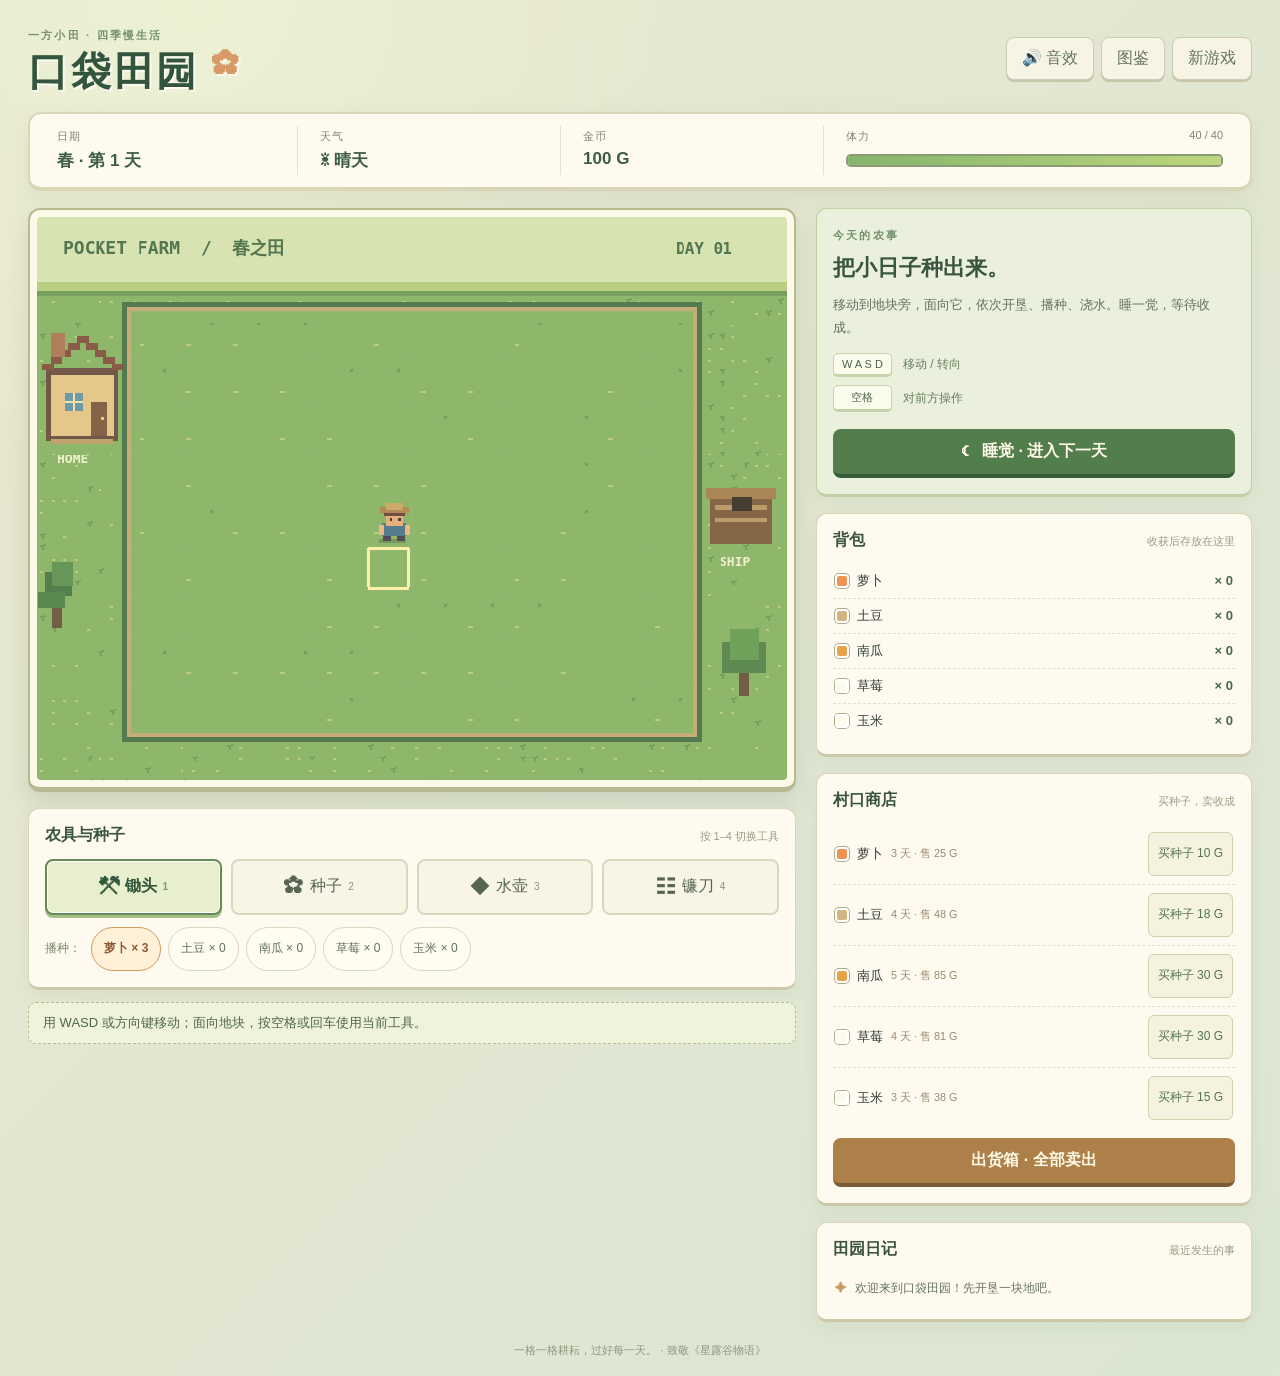
==== index.html @ db4fefdf "polish v2 verified: 17 tests + UI harness pass, standalone built" ====
<!doctype html>
<html lang="zh-CN">
<head>
  <meta charset="utf-8">
  <meta name="viewport" content="width=device-width, initial-scale=1">
  <title>口袋田园</title>
  <link rel="stylesheet" href="style.css">
</head>
<body>
  <div class="page">
    <header class="masthead">
      <div><span class="eyebrow">一方小田 · 四季慢生活</span><h1>口袋田园 <span>✿</span></h1></div>
      <div class="header-actions"><button id="mute" class="quiet-button" type="button" aria-pressed="false">🔊 音效</button><button id="codex" class="quiet-button" type="button">图鉴</button><button id="new-game" class="quiet-button" type="button">新游戏</button></div>
    </header>
    <section class="status-bar" aria-label="农场状态">
      <div class="status-item"><span>日期</span><strong id="date"></strong></div>
      <div class="status-item"><span>天气</span><strong id="weather"></strong></div>
      <div class="status-item"><span>金币</span><strong id="gold"></strong></div>
      <div class="status-item energy-item"><span>体力 <b id="energy-text"></b></span><div class="energy-track"><div id="energy-fill"></div></div></div>
    </section>
    <main class="main-grid">
      <section class="play-area" aria-label="农场">
        <div class="scene-frame"><canvas id="farm" width="768" height="576" aria-label="口袋田园农场画面"></canvas></div>
        <div class="touch-controls" aria-label="手机操作"><div class="dpad"><button type="button" data-direction="up" aria-label="上移">▲</button><button type="button" data-direction="left" aria-label="左移">◀</button><button type="button" data-direction="down" aria-label="下移">▼</button><button type="button" data-direction="right" aria-label="右移">▶</button></div><button id="touch-use" class="touch-use" type="button">使用</button></div>
        <div class="tool-panel">
          <div class="panel-heading"><h2>农具与种子</h2><span>按 1–4 切换工具</span></div>
          <div id="tools" class="tools"></div>
          <div id="crop-options" class="crop-options"></div>
        </div>
        <p id="hint" class="hint" role="status"></p>
      </section>
      <aside class="sidebar">
        <section class="side-card intro-card">
          <span class="eyebrow">今天的农事</span>
          <h2>把小日子种出来。</h2>
          <p>移动到地块旁，面向它，依次开垦、播种、浇水。睡一觉，等待收成。</p>
          <div class="key-help"><kbd>W A S D</kbd><span>移动 / 转向</span><kbd>空格</kbd><span>对前方操作</span></div>
          <button id="sleep" class="primary-button" type="button">☾ &nbsp; 睡觉 · 进入下一天</button>
        </section>
        <section class="side-card">
          <div class="panel-heading"><h2>背包</h2><span>收获后存放在这里</span></div>
          <div id="bag" class="bag-list"></div>
        </section>
        <section class="side-card shop-card">
          <div class="panel-heading"><h2>村口商店</h2><span>买种子，卖收成</span></div>
          <div id="shop" class="shop-list"></div>
          <button id="sell-all" class="sell-button" type="button">出货箱 · 全部卖出</button>
        </section>
        <section class="side-card log-card">
          <div class="panel-heading"><h2>田园日记</h2><span>最近发生的事</span></div>
          <ul id="log" aria-live="polite"></ul>
        </section>
      </aside>
    </main>
    <footer>一格一格耕耘，过好每一天。 · 致敬《星露谷物语》</footer>
  </div>
  <div id="codex-panel" class="modal" hidden><div class="modal-card" role="dialog" aria-modal="true" aria-label="作物图鉴"><div class="panel-heading"><h2>作物图鉴</h2><button id="close-codex" class="quiet-button" type="button">关闭</button></div><p>按每 G 种子投入的出售价排序</p><div id="codex-list"></div></div></div>
  <script src="farm-logic.js"></script>
  <script src="game.js"></script>
</body>
</html>
---- style.css ----
:root{--cream:#f8f1df;--paper:#fffaf0;--ink:#334139;--muted:#7d8777;--line:#d8d6b9;--green:#537b4c;--green-dark:#315a40;--gold:#aa7436;--shadow:#d6cbaa}
*{box-sizing:border-box}
body{margin:0;background:radial-gradient(circle at 15% 0%,#ecf1d4,transparent 30%),linear-gradient(135deg,#e9e7cf,#dbe6d3);color:var(--ink);font-family:Verdana,"Microsoft YaHei",sans-serif}
button{font:inherit;cursor:pointer}
.page{max-width:1390px;margin:auto;padding:25px 28px 16px}
.masthead{display:flex;align-items:center;justify-content:space-between;gap:10px;margin-bottom:20px}.header-actions{display:flex;gap:7px;flex-wrap:wrap;justify-content:flex-end}
.eyebrow{color:#73906c;font-size:11px;font-weight:bold;letter-spacing:.2em}
h1{font-family:Georgia,"Microsoft YaHei",serif;font-size:40px;line-height:1;margin:9px 0 0;color:#31553d;letter-spacing:.07em;text-shadow:2px 2px 0 #fdfbf1}
h1 span{color:#d79a67;font-size:27px;vertical-align:top}
h2{font-size:16px;margin:0;color:#3a5540}
.quiet-button{background:#f8f4e5;border:1px solid #c9ccb3;color:#65765e;border-radius:8px;padding:10px 15px;box-shadow:0 2px 0 #c7c6aa}
.quiet-button:hover,.shop-list button:hover{background:#e8eed8}
.status-bar{display:grid;grid-template-columns:1fr 1fr 1fr 1.6fr;gap:0;background:var(--paper);border:2px solid #d9d5b7;border-bottom-width:4px;border-radius:13px;padding:12px 5px;margin-bottom:17px;box-shadow:0 7px 22px #65785d18}
.status-item{padding:3px 22px;border-right:1px solid #e5e1ca;display:flex;flex-direction:column;gap:5px;min-height:42px}.status-item:last-child{border:0}
.status-item span{color:var(--muted);font-size:11px;letter-spacing:.08em}.status-item strong{font-size:17px;color:#3c5d43}.energy-item span{display:flex;justify-content:space-between}.energy-item b{font-weight:normal;letter-spacing:0}
.energy-track{height:13px;border:2px solid #8a9b75;background:#e4e8d5;border-radius:5px;overflow:hidden;margin-top:5px}.energy-track div{height:100%;width:100%;background:linear-gradient(90deg,#85b56c,#bdd67d);transition:width .2s}
.main-grid{display:grid;grid-template-columns:minmax(0,768px) minmax(275px,1fr);gap:20px;align-items:start}
.scene-frame{padding:7px;background:#fdf9e8;border:2px solid #b6ba91;border-bottom-width:5px;border-radius:12px;box-shadow:0 10px 25px #41554124;line-height:0;touch-action:none}.scene-frame canvas{display:block;width:100%;height:auto;image-rendering:pixelated;border-radius:4px;touch-action:none}
.tool-panel,.side-card{background:var(--paper);border:1px solid #d9d7bb;border-bottom:3px solid #cbc9aa;border-radius:11px;padding:16px;margin-top:16px;box-shadow:0 5px 17px #59705111}
.panel-heading{display:flex;justify-content:space-between;align-items:baseline;gap:9px;margin-bottom:13px}.panel-heading span{color:#9b9d84;font-size:11px;white-space:nowrap}
.tools{display:grid;grid-template-columns:repeat(4,1fr);gap:9px}.tool{border:2px solid #d8d8bf;border-radius:8px;background:#f8f5e7;padding:9px 5px;color:#566452;display:flex;align-items:center;justify-content:center;gap:6px;min-height:56px}.tool.active{background:#e8efcf;border-color:#678b56;box-shadow:inset 0 0 0 1px #fff,0 3px 0 #a6be88;color:#31583b;font-weight:bold}.tool-icon{font-size:20px}.tool small{font-size:10px;color:#8a9578}
.crop-options{display:flex;flex-wrap:wrap;align-items:center;gap:7px;margin-top:12px}.crop-options>span{font-size:12px;color:#76866d;margin-right:3px}.crop-choice{border:1px solid #d8d7bd;background:#fffdf2;border-radius:30px;color:#61725c;padding:9px 12px;min-height:44px;font-size:12px}.crop-choice.active{border-color:#d09b5e;background:#fff0d8;color:#8b5a32;font-weight:bold}
.hint{min-height:42px;background:#eff3dc;border:1px dashed #afbd8c;border-radius:8px;padding:11px 14px;font-size:13px;color:#506548;margin:12px 0 0}.hint.error{background:#fff0e3;color:#a66339;border-color:#d5a27a}
.sidebar .side-card:first-child{margin-top:0}.intro-card{background:#eaf0dc;border-color:#c1d0a6}.intro-card h2{font-family:Georgia,"Microsoft YaHei",serif;font-size:22px;margin:10px 0}.intro-card p{font-size:13px;line-height:1.8;color:#62725e;margin:0 0 13px}.key-help{display:grid;grid-template-columns:auto 1fr;align-items:center;gap:8px 11px;font-size:12px;color:#687d60;margin-bottom:17px}kbd{font-family:inherit;background:#fbfbeb;border:1px solid #c5d2ac;border-bottom-width:3px;padding:4px 8px;border-radius:5px;text-align:center;color:#4c6648;font-size:11px}
.primary-button,.sell-button{width:100%;background:#527d4d;color:#fff9e7;border:0;border-bottom:4px solid #355b37;border-radius:8px;padding:12px 10px;font-weight:bold}.primary-button:hover,.sell-button:hover{background:#628e58}.primary-button:active,.sell-button:active{transform:translateY(2px);border-bottom-width:2px}
.bag-list,.shop-list{display:flex;flex-direction:column}.bag-row,.shop-row{display:flex;align-items:center;justify-content:space-between;border-top:1px dashed #e4dfc8;padding:8px 2px;font-size:13px}.bag-row:first-child,.shop-row:first-child{border-top:0}.bag-row span:first-child,.shop-row span:first-child{display:flex;align-items:center;gap:8px}.crop-dot{display:inline-block;width:14px;height:14px;border:2px solid #ffffff;border-radius:4px;box-shadow:0 0 0 1px #adac8a}.bag-row strong{color:#496b47}.shop-row small{color:#9b896d}.shop-row button{background:#f5f2df;border:1px solid #cbd3af;border-radius:6px;color:#547451;padding:9px;min-height:44px;font-size:12px}.sell-button{margin-top:10px;background:#ad8049;border-bottom-color:#795b35}.sell-button:hover{background:#bd915a}
.touch-controls{display:none;justify-content:space-between;align-items:end;padding:12px 4px 0;touch-action:none}.dpad{display:grid;grid-template-columns:repeat(3,54px);grid-template-rows:repeat(2,54px);gap:3px}.dpad button,.touch-use{border:2px solid #a3b591;border-bottom-width:4px;background:#e7efd9;color:#345840;border-radius:12px;font-size:20px;font-weight:bold;touch-action:none}.dpad [data-direction=up]{grid-column:2}.dpad [data-direction=left]{grid-column:1;grid-row:2}.dpad [data-direction=down]{grid-column:2;grid-row:2}.dpad [data-direction=right]{grid-column:3;grid-row:2}.touch-use{width:90px;height:90px;background:#dbad72;color:#603e25;border-color:#a7794e}
.modal{position:fixed;inset:0;z-index:10;background:#263a32ab;display:grid;place-items:center;padding:16px}.modal[hidden]{display:none}.modal-card{width:min(590px,100%);max-height:90vh;overflow:auto;background:var(--paper);border:3px solid #c9c79f;border-radius:14px;padding:20px;box-shadow:0 18px 50px #15251a66}.modal-card p{font-size:12px;color:var(--muted)}.codex-row{display:grid;grid-template-columns:52px 1fr;align-items:center;gap:12px;border-top:1px dashed var(--line);padding:9px 0;font-size:12px}.codex-row canvas{width:48px;height:48px;image-rendering:pixelated}.codex-row strong{display:block;font-size:14px;margin-bottom:4px}
.log-card ul{padding:0;margin:0;list-style:none;max-height:150px;overflow:auto}.log-card li{font-size:12px;line-height:1.55;padding:6px 2px;border-top:1px dashed #e5e0c9;color:#667560}.log-card li:first-child{border-top:0}.log-card li:before{content:'✦';color:#ca9b63;margin-right:8px}footer{text-align:center;color:#8b987e;font-size:11px;padding:21px 0 2px}
@media(max-width:1000px){.main-grid{grid-template-columns:minmax(0,1fr) 280px}.page{padding:18px}.tool{flex-direction:column;gap:1px}}
@media(max-width:760px){.main-grid{grid-template-columns:1fr}.sidebar{display:grid;grid-template-columns:repeat(2,minmax(0,1fr));gap:12px}.sidebar .side-card{margin:0}.status-item{padding:3px 10px}.status-item strong{font-size:14px}.touch-controls{display:flex}}
@media(max-width:520px){.page{padding:12px}.masthead{margin-bottom:13px}h1{font-size:30px}.header-actions .quiet-button{padding:8px;font-size:12px}.status-bar{grid-template-columns:repeat(2,1fr);row-gap:10px}.status-item:nth-child(2){border-right:0}.sidebar{display:block}.sidebar .side-card{margin-top:12px}.tool{font-size:11px}.panel-heading span{font-size:10px}}
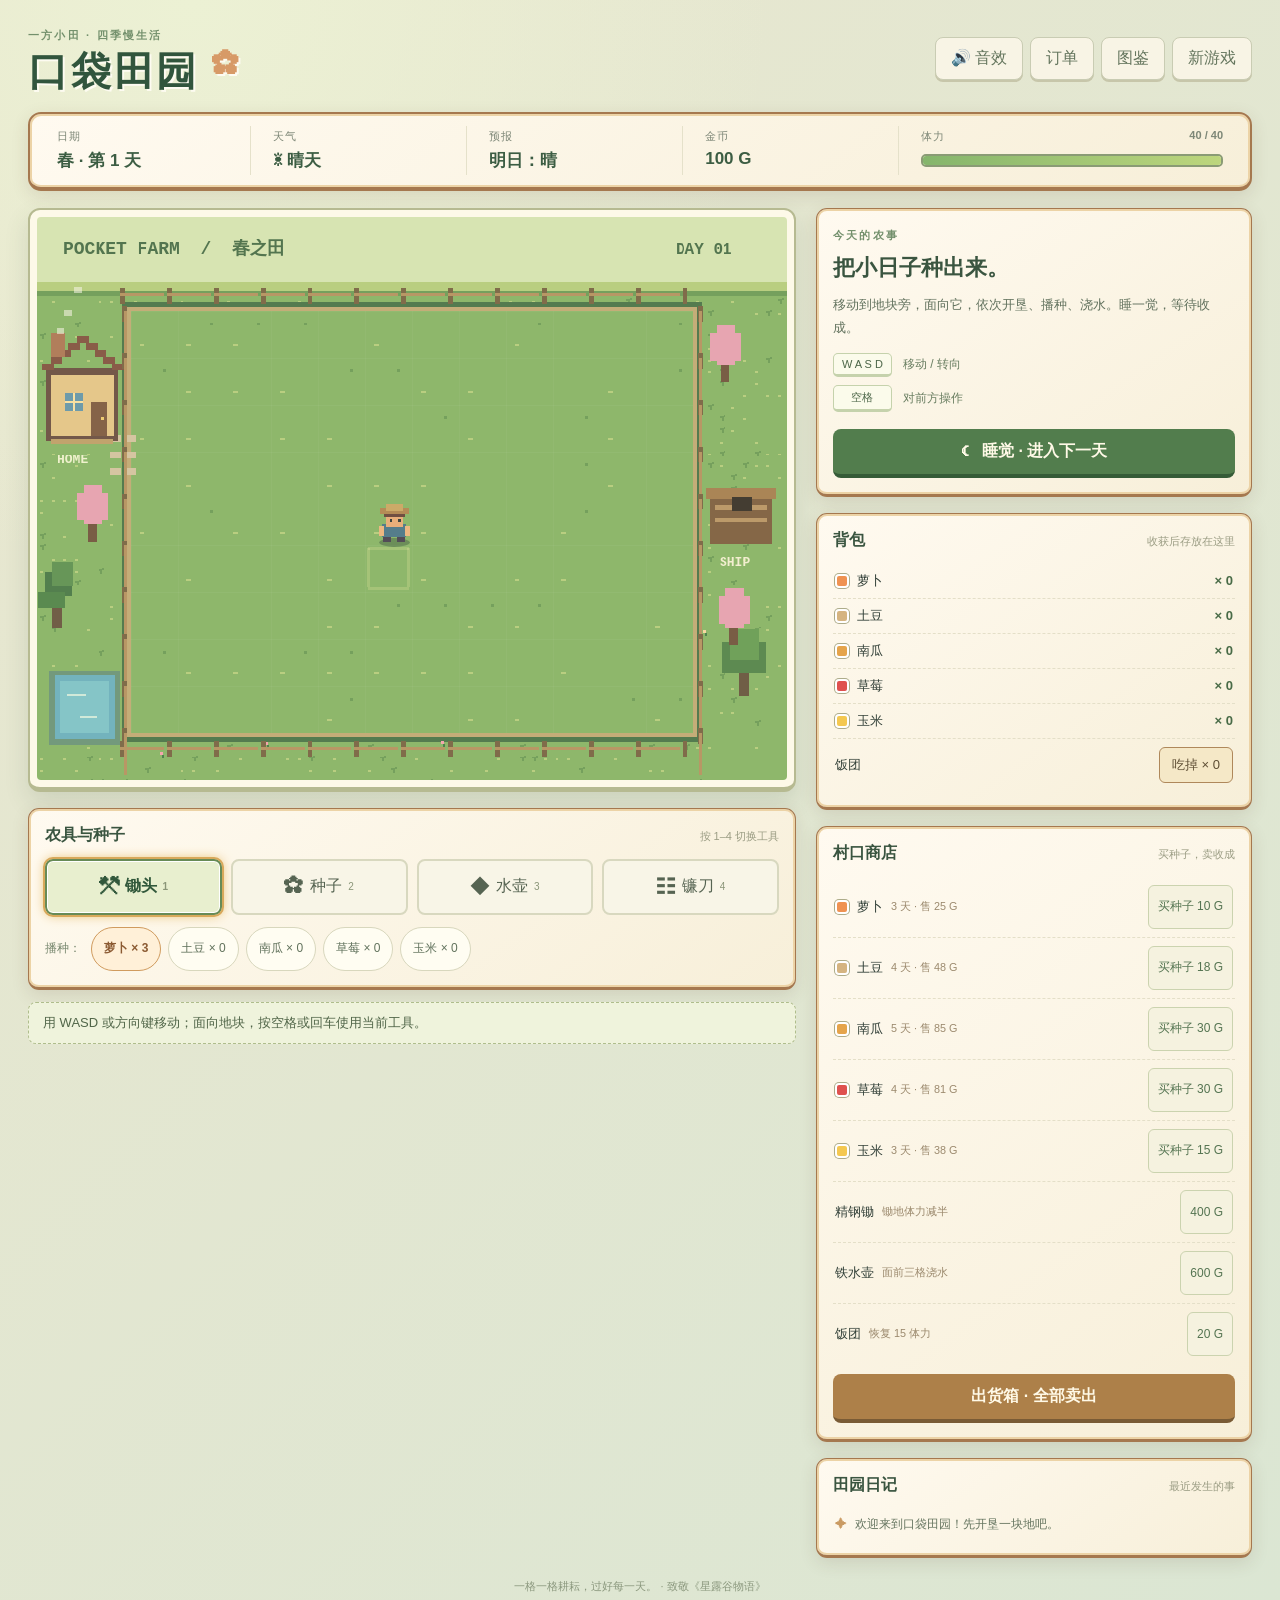
==== commit 6a6f684c: "round 3 verified: 26 tests, turn-first + orders proven in UI harness; docs backfilled" ====
--- a/index.html
+++ b/index.html
@@ -10,11 +10,12 @@
   <div class="page">
     <header class="masthead">
       <div><span class="eyebrow">一方小田 · 四季慢生活</span><h1>口袋田园 <span>✿</span></h1></div>
-      <div class="header-actions"><button id="mute" class="quiet-button" type="button" aria-pressed="false">🔊 音效</button><button id="codex" class="quiet-button" type="button">图鉴</button><button id="new-game" class="quiet-button" type="button">新游戏</button></div>
+      <div class="header-actions"><button id="mute" class="quiet-button" type="button" aria-pressed="false">🔊 音效</button><button id="orders-button" class="quiet-button" type="button">订单</button><button id="codex" class="quiet-button" type="button">图鉴</button><button id="new-game" class="quiet-button" type="button">新游戏</button></div>
     </header>
     <section class="status-bar" aria-label="农场状态">
       <div class="status-item"><span>日期</span><strong id="date"></strong></div>
       <div class="status-item"><span>天气</span><strong id="weather"></strong></div>
+      <div class="status-item"><span>预报</span><strong id="tomorrow"></strong></div>
       <div class="status-item"><span>金币</span><strong id="gold"></strong></div>
       <div class="status-item energy-item"><span>体力 <b id="energy-text"></b></span><div class="energy-track"><div id="energy-fill"></div></div></div>
     </section>
@@ -54,7 +55,8 @@
     </main>
     <footer>一格一格耕耘，过好每一天。 · 致敬《星露谷物语》</footer>
   </div>
-  <div id="codex-panel" class="modal" hidden><div class="modal-card" role="dialog" aria-modal="true" aria-label="作物图鉴"><div class="panel-heading"><h2>作物图鉴</h2><button id="close-codex" class="quiet-button" type="button">关闭</button></div><p>按每 G 种子投入的出售价排序</p><div id="codex-list"></div></div></div>
+  <div id="codex-panel" class="modal" hidden><div class="modal-card" role="dialog" aria-modal="true" aria-label="作物图鉴"><div class="panel-heading"><h2>图鉴与统计</h2><button id="close-codex" class="quiet-button" type="button">关闭</button></div><div class="tabs"><button id="crop-tab" type="button">作物</button><button id="stats-tab" type="button">统计</button></div><div id="codex-list"></div><div id="stats-list" hidden></div></div></div>
+  <div id="orders-panel" class="modal" hidden><div class="modal-card" role="dialog" aria-modal="true" aria-label="订单板"><div class="panel-heading"><h2>今日订单</h2><button id="close-orders" class="quiet-button" type="button">关闭</button></div><div id="orders-list"></div></div></div>
   <script src="farm-logic.js"></script>
   <script src="game.js"></script>
 </body>
--- a/style.css
+++ b/style.css
@@ -10,7 +10,7 @@
 h2{font-size:16px;margin:0;color:#3a5540}
 .quiet-button{background:#f8f4e5;border:1px solid #c9ccb3;color:#65765e;border-radius:8px;padding:10px 15px;box-shadow:0 2px 0 #c7c6aa}
 .quiet-button:hover,.shop-list button:hover{background:#e8eed8}
-.status-bar{display:grid;grid-template-columns:1fr 1fr 1fr 1.6fr;gap:0;background:var(--paper);border:2px solid #d9d5b7;border-bottom-width:4px;border-radius:13px;padding:12px 5px;margin-bottom:17px;box-shadow:0 7px 22px #65785d18}
+.status-bar{display:grid;grid-template-columns:1fr 1fr 1fr 1fr 1.6fr;gap:0;background:var(--paper);border:2px solid #d9d5b7;border-bottom-width:4px;border-radius:13px;padding:12px 5px;margin-bottom:17px;box-shadow:0 7px 22px #65785d18}
 .status-item{padding:3px 22px;border-right:1px solid #e5e1ca;display:flex;flex-direction:column;gap:5px;min-height:42px}.status-item:last-child{border:0}
 .status-item span{color:var(--muted);font-size:11px;letter-spacing:.08em}.status-item strong{font-size:17px;color:#3c5d43}.energy-item span{display:flex;justify-content:space-between}.energy-item b{font-weight:normal;letter-spacing:0}
 .energy-track{height:13px;border:2px solid #8a9b75;background:#e4e8d5;border-radius:5px;overflow:hidden;margin-top:5px}.energy-track div{height:100%;width:100%;background:linear-gradient(90deg,#85b56c,#bdd67d);transition:width .2s}
@@ -29,4 +29,15 @@
 .log-card ul{padding:0;margin:0;list-style:none;max-height:150px;overflow:auto}.log-card li{font-size:12px;line-height:1.55;padding:6px 2px;border-top:1px dashed #e5e0c9;color:#667560}.log-card li:first-child{border-top:0}.log-card li:before{content:'✦';color:#ca9b63;margin-right:8px}footer{text-align:center;color:#8b987e;font-size:11px;padding:21px 0 2px}
 @media(max-width:1000px){.main-grid{grid-template-columns:minmax(0,1fr) 280px}.page{padding:18px}.tool{flex-direction:column;gap:1px}}
 @media(max-width:760px){.main-grid{grid-template-columns:1fr}.sidebar{display:grid;grid-template-columns:repeat(2,minmax(0,1fr));gap:12px}.sidebar .side-card{margin:0}.status-item{padding:3px 10px}.status-item strong{font-size:14px}.touch-controls{display:flex}}
-@media(max-width:520px){.page{padding:12px}.masthead{margin-bottom:13px}h1{font-size:30px}.header-actions .quiet-button{padding:8px;font-size:12px}.status-bar{grid-template-columns:repeat(2,1fr);row-gap:10px}.status-item:nth-child(2){border-right:0}.sidebar{display:block}.sidebar .side-card{margin-top:12px}.tool{font-size:11px}.panel-heading span{font-size:10px}}
+@media(max-width:520px){.page{padding:12px}.masthead{margin-bottom:13px}h1{font-size:30px}.header-actions .quiet-button{padding:8px;font-size:12px}.status-bar{grid-template-columns:repeat(2,1fr);row-gap:10px}.status-item:nth-child(2),.status-item:nth-child(4){border-right:0}.energy-item{grid-column:span 2}.sidebar{display:block}.sidebar .side-card{margin-top:12px}.tool{font-size:11px}.panel-heading span{font-size:10px}}
+.status-bar,.tool-panel,.side-card,.modal-card{background:linear-gradient(145deg,#fffaf0 0%,#f7efd9 100%);border-color:#a5784f;box-shadow:inset 0 0 0 2px #ecd3a6,0 5px 17px #593b2b20}
+.status-item strong,.energy-item b{font-weight:800}
+.tool.active{outline:2px solid #d8a95b;box-shadow:0 0 12px #e6ba65,inset 0 0 0 1px #fff}
+.log-card li:first-child{animation:log-fade .45s ease-out}@keyframes log-fade{from{opacity:0}to{opacity:1}}
+.dpad button,.touch-use{min-width:56px;min-height:56px;background:#e7efd9ce;transition:transform .08s;backdrop-filter:blur(2px)}
+.dpad{grid-template-columns:repeat(3,56px);grid-template-rows:repeat(2,56px)}
+.dpad button:active,.touch-use:active{transform:scale(.92)}
+.modal-open .touch-controls{visibility:hidden}
+.order-row{display:flex;justify-content:space-between;align-items:center;gap:12px;border-top:1px dashed #d6c099;padding:12px 0;font-size:13px;line-height:1.7}
+.order-row button,.bag-row button,.tabs button{border:1px solid #af885b;background:#f5e8c7;border-radius:6px;padding:8px 12px;color:#5c4c32}
+.tabs{display:flex;gap:8px;margin:12px 0}
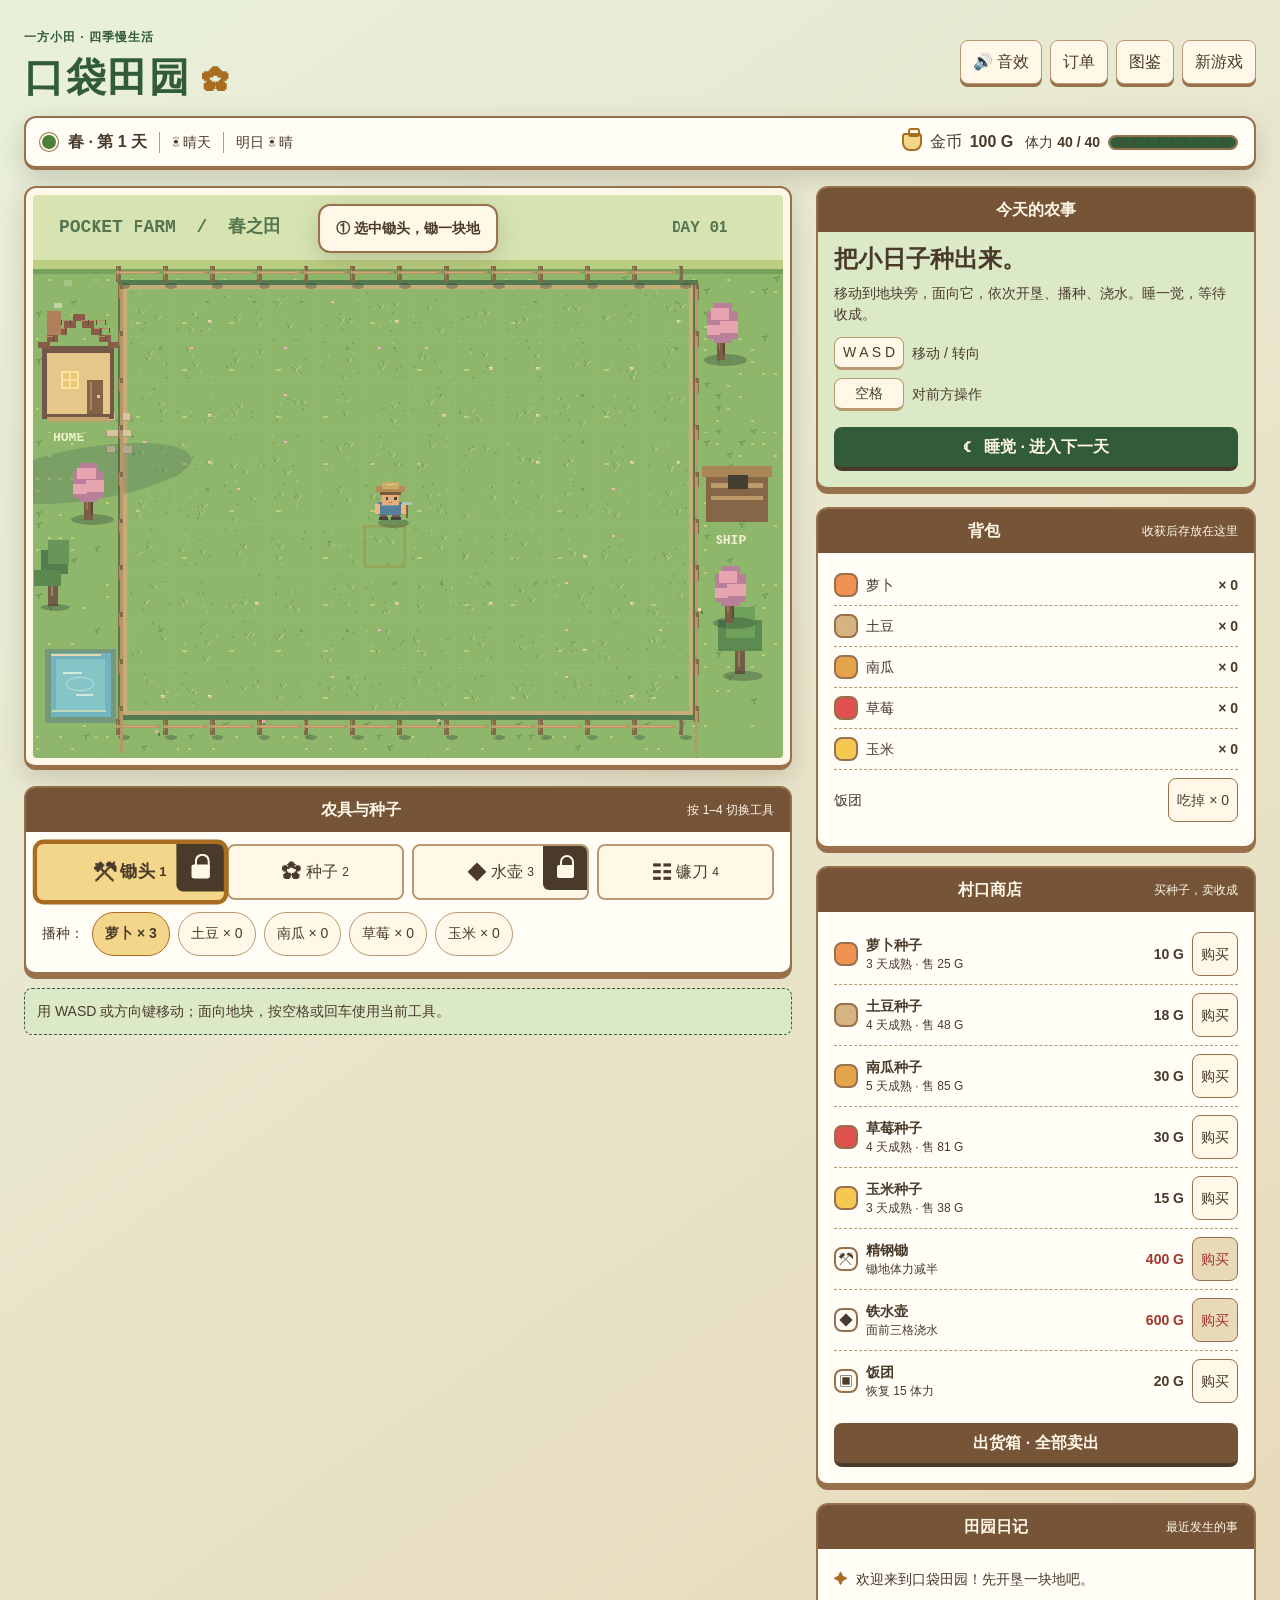
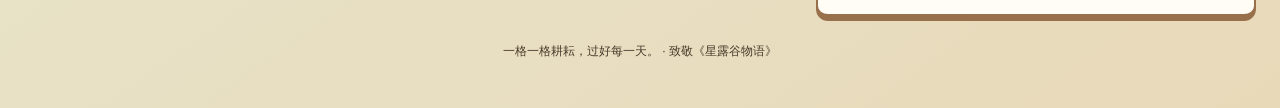
==== commit 0dae47b9: "round 5 verified: UI systematization, tokens, toast/banner/tutorial, 26 tests + harness pass" ====
--- a/index.html
+++ b/index.html
@@ -13,16 +13,13 @@
       <div class="header-actions"><button id="mute" class="quiet-button" type="button" aria-pressed="false">🔊 音效</button><button id="orders-button" class="quiet-button" type="button">订单</button><button id="codex" class="quiet-button" type="button">图鉴</button><button id="new-game" class="quiet-button" type="button">新游戏</button></div>
     </header>
     <section class="status-bar" aria-label="农场状态">
-      <div class="status-item"><span>日期</span><strong id="date"></strong></div>
-      <div class="status-item"><span>天气</span><strong id="weather"></strong></div>
-      <div class="status-item"><span>预报</span><strong id="tomorrow"></strong></div>
-      <div class="status-item"><span>金币</span><strong id="gold"></strong></div>
-      <div class="status-item energy-item"><span>体力 <b id="energy-text"></b></span><div class="energy-track"><div id="energy-fill"></div></div></div>
+      <div class="status-group status-day"><span id="season-dot" class="season-dot" aria-hidden="true"></span><strong id="date"></strong><span id="weather"></span><span id="tomorrow"></span></div>
+      <div class="status-group status-resources"><div class="gold-item"><span class="coin-icon" aria-hidden="true"></span><span>金币</span><strong id="gold"></strong></div><div id="energy-item" class="energy-item"><span>体力 <b id="energy-text"></b></span><div class="energy-track" aria-hidden="true"><div id="energy-fill"></div></div></div></div>
     </section>
     <main class="main-grid">
       <section class="play-area" aria-label="农场">
-        <div class="scene-frame"><canvas id="farm" width="768" height="576" aria-label="口袋田园农场画面"></canvas></div>
-        <div class="touch-controls" aria-label="手机操作"><div class="dpad"><button type="button" data-direction="up" aria-label="上移">▲</button><button type="button" data-direction="left" aria-label="左移">◀</button><button type="button" data-direction="down" aria-label="下移">▼</button><button type="button" data-direction="right" aria-label="右移">▶</button></div><button id="touch-use" class="touch-use" type="button">使用</button></div>
+        <div class="scene-frame"><canvas id="farm" width="768" height="576" aria-label="口袋田园农场画面"></canvas><div id="tutorial" class="tutorial-bubble" role="status" hidden></div></div>
+        <div class="touch-controls" aria-label="手机操作"><div class="dpad"><button type="button" data-direction="up" aria-label="上移">▲</button><button type="button" data-direction="left" aria-label="左移">◀</button><button type="button" data-direction="down" aria-label="下移">▼</button><button type="button" data-direction="right" aria-label="右移">▶</button></div><button id="touch-use" class="touch-use" type="button"><span>使用</span><span class="use-progress" aria-hidden="true"></span></button></div>
         <div class="tool-panel">
           <div class="panel-heading"><h2>农具与种子</h2><span>按 1–4 切换工具</span></div>
           <div id="tools" class="tools"></div>
@@ -32,7 +29,7 @@
       </section>
       <aside class="sidebar">
         <section class="side-card intro-card">
-          <span class="eyebrow">今天的农事</span>
+          <div class="panel-heading"><h2>今天的农事</h2></div>
           <h2>把小日子种出来。</h2>
           <p>移动到地块旁，面向它，依次开垦、播种、浇水。睡一觉，等待收成。</p>
           <div class="key-help"><kbd>W A S D</kbd><span>移动 / 转向</span><kbd>空格</kbd><span>对前方操作</span></div>
@@ -55,8 +52,10 @@
     </main>
     <footer>一格一格耕耘，过好每一天。 · 致敬《星露谷物语》</footer>
   </div>
-  <div id="codex-panel" class="modal" hidden><div class="modal-card" role="dialog" aria-modal="true" aria-label="作物图鉴"><div class="panel-heading"><h2>图鉴与统计</h2><button id="close-codex" class="quiet-button" type="button">关闭</button></div><div class="tabs"><button id="crop-tab" type="button">作物</button><button id="stats-tab" type="button">统计</button></div><div id="codex-list"></div><div id="stats-list" hidden></div></div></div>
-  <div id="orders-panel" class="modal" hidden><div class="modal-card" role="dialog" aria-modal="true" aria-label="订单板"><div class="panel-heading"><h2>今日订单</h2><button id="close-orders" class="quiet-button" type="button">关闭</button></div><div id="orders-list"></div></div></div>
+  <div id="season-banner" class="season-banner" role="status" aria-live="polite" hidden></div>
+  <div id="toast-stack" class="toast-stack" role="status" aria-live="polite" aria-atomic="false"></div>
+  <div id="codex-panel" class="modal" hidden><div class="modal-card" role="dialog" aria-modal="true" aria-label="作物图鉴"><div class="modal-heading"><h2>图鉴与统计</h2><button id="close-codex" class="close-button" type="button" aria-label="关闭图鉴">×</button></div><div class="tabs"><button id="crop-tab" type="button">作物</button><button id="stats-tab" type="button">统计</button></div><div id="codex-list"></div><div id="stats-list" hidden></div></div></div>
+  <div id="orders-panel" class="modal" hidden><div class="modal-card" role="dialog" aria-modal="true" aria-label="订单板"><div class="modal-heading"><h2>今日订单</h2><button id="close-orders" class="close-button" type="button" aria-label="关闭订单板">×</button></div><div id="orders-list"></div></div></div>
   <script src="farm-logic.js"></script>
   <script src="game.js"></script>
 </body>
--- a/style.css
+++ b/style.css
@@ -1,43 +1,137 @@
-:root{--cream:#f8f1df;--paper:#fffaf0;--ink:#334139;--muted:#7d8777;--line:#d8d6b9;--green:#537b4c;--green-dark:#315a40;--gold:#aa7436;--shadow:#d6cbaa}
+:root{
+  /* 木棕深：主要文字、木牌与 toast。木棕浅：边框和木质层次。 */
+  --wood-dark:#493a2a;--wood-light:#98704c;--wood-mid:#765438;
+  /* 奶油底：页面卡片及深色表面的文字。 */
+  --cream:#fff8e8;--cream-soft:#f4ead4;--cream-deep:#e8d9b9;
+  /* 草绿：可操作按钮及春季状态。麦金：选中、焦点、金币。 */
+  --grass:#315b39;--grass-light:#dce9c7;--wheat:#a96d21;--wheat-light:#f4d68b;
+  /* 土褐：田园边线。危险红：错误与低体力。水蓝：雨天气象。 */
+  --soil:#6a4931;--danger:#a3372b;--danger-light:#f7dfd7;--water:#286780;
+  --line:#b79a71;--surface:#fffdf5;--sky:#e8f0dc;--white:#fff;
+  --spring:#4c803c;--summer:#a35d20;--autumn:#86571a;--winter:#286780;
+  --space-1:4px;--space-2:8px;--space-3:12px;--space-4:16px;--space-5:24px;
+  --radius-sm:8px;--radius-md:12px;--radius-pill:999px;
+  --shadow-low:0 3px 0 var(--wood-light);--shadow-high:0 8px 24px #493a2a33;
+  --font-body:Verdana,"Microsoft YaHei",sans-serif;--font-display:Georgia,"Microsoft YaHei",serif;
+  --text-xs:12px;--text-sm:14px;--text-md:16px;--text-lg:24px;
+  --motion-panel:160ms;
+}
 *{box-sizing:border-box}
-body{margin:0;background:radial-gradient(circle at 15% 0%,#ecf1d4,transparent 30%),linear-gradient(135deg,#e9e7cf,#dbe6d3);color:var(--ink);font-family:Verdana,"Microsoft YaHei",sans-serif}
-button{font:inherit;cursor:pointer}
-.page{max-width:1390px;margin:auto;padding:25px 28px 16px}
-.masthead{display:flex;align-items:center;justify-content:space-between;gap:10px;margin-bottom:20px}.header-actions{display:flex;gap:7px;flex-wrap:wrap;justify-content:flex-end}
-.eyebrow{color:#73906c;font-size:11px;font-weight:bold;letter-spacing:.2em}
-h1{font-family:Georgia,"Microsoft YaHei",serif;font-size:40px;line-height:1;margin:9px 0 0;color:#31553d;letter-spacing:.07em;text-shadow:2px 2px 0 #fdfbf1}
-h1 span{color:#d79a67;font-size:27px;vertical-align:top}
-h2{font-size:16px;margin:0;color:#3a5540}
-.quiet-button{background:#f8f4e5;border:1px solid #c9ccb3;color:#65765e;border-radius:8px;padding:10px 15px;box-shadow:0 2px 0 #c7c6aa}
-.quiet-button:hover,.shop-list button:hover{background:#e8eed8}
-.status-bar{display:grid;grid-template-columns:1fr 1fr 1fr 1fr 1.6fr;gap:0;background:var(--paper);border:2px solid #d9d5b7;border-bottom-width:4px;border-radius:13px;padding:12px 5px;margin-bottom:17px;box-shadow:0 7px 22px #65785d18}
-.status-item{padding:3px 22px;border-right:1px solid #e5e1ca;display:flex;flex-direction:column;gap:5px;min-height:42px}.status-item:last-child{border:0}
-.status-item span{color:var(--muted);font-size:11px;letter-spacing:.08em}.status-item strong{font-size:17px;color:#3c5d43}.energy-item span{display:flex;justify-content:space-between}.energy-item b{font-weight:normal;letter-spacing:0}
-.energy-track{height:13px;border:2px solid #8a9b75;background:#e4e8d5;border-radius:5px;overflow:hidden;margin-top:5px}.energy-track div{height:100%;width:100%;background:linear-gradient(90deg,#85b56c,#bdd67d);transition:width .2s}
-.main-grid{display:grid;grid-template-columns:minmax(0,768px) minmax(275px,1fr);gap:20px;align-items:start}
-.scene-frame{padding:7px;background:#fdf9e8;border:2px solid #b6ba91;border-bottom-width:5px;border-radius:12px;box-shadow:0 10px 25px #41554124;line-height:0;touch-action:none}.scene-frame canvas{display:block;width:100%;height:auto;image-rendering:pixelated;border-radius:4px;touch-action:none}
-.tool-panel,.side-card{background:var(--paper);border:1px solid #d9d7bb;border-bottom:3px solid #cbc9aa;border-radius:11px;padding:16px;margin-top:16px;box-shadow:0 5px 17px #59705111}
-.panel-heading{display:flex;justify-content:space-between;align-items:baseline;gap:9px;margin-bottom:13px}.panel-heading span{color:#9b9d84;font-size:11px;white-space:nowrap}
-.tools{display:grid;grid-template-columns:repeat(4,1fr);gap:9px}.tool{border:2px solid #d8d8bf;border-radius:8px;background:#f8f5e7;padding:9px 5px;color:#566452;display:flex;align-items:center;justify-content:center;gap:6px;min-height:56px}.tool.active{background:#e8efcf;border-color:#678b56;box-shadow:inset 0 0 0 1px #fff,0 3px 0 #a6be88;color:#31583b;font-weight:bold}.tool-icon{font-size:20px}.tool small{font-size:10px;color:#8a9578}
-.crop-options{display:flex;flex-wrap:wrap;align-items:center;gap:7px;margin-top:12px}.crop-options>span{font-size:12px;color:#76866d;margin-right:3px}.crop-choice{border:1px solid #d8d7bd;background:#fffdf2;border-radius:30px;color:#61725c;padding:9px 12px;min-height:44px;font-size:12px}.crop-choice.active{border-color:#d09b5e;background:#fff0d8;color:#8b5a32;font-weight:bold}
-.hint{min-height:42px;background:#eff3dc;border:1px dashed #afbd8c;border-radius:8px;padding:11px 14px;font-size:13px;color:#506548;margin:12px 0 0}.hint.error{background:#fff0e3;color:#a66339;border-color:#d5a27a}
-.sidebar .side-card:first-child{margin-top:0}.intro-card{background:#eaf0dc;border-color:#c1d0a6}.intro-card h2{font-family:Georgia,"Microsoft YaHei",serif;font-size:22px;margin:10px 0}.intro-card p{font-size:13px;line-height:1.8;color:#62725e;margin:0 0 13px}.key-help{display:grid;grid-template-columns:auto 1fr;align-items:center;gap:8px 11px;font-size:12px;color:#687d60;margin-bottom:17px}kbd{font-family:inherit;background:#fbfbeb;border:1px solid #c5d2ac;border-bottom-width:3px;padding:4px 8px;border-radius:5px;text-align:center;color:#4c6648;font-size:11px}
-.primary-button,.sell-button{width:100%;background:#527d4d;color:#fff9e7;border:0;border-bottom:4px solid #355b37;border-radius:8px;padding:12px 10px;font-weight:bold}.primary-button:hover,.sell-button:hover{background:#628e58}.primary-button:active,.sell-button:active{transform:translateY(2px);border-bottom-width:2px}
-.bag-list,.shop-list{display:flex;flex-direction:column}.bag-row,.shop-row{display:flex;align-items:center;justify-content:space-between;border-top:1px dashed #e4dfc8;padding:8px 2px;font-size:13px}.bag-row:first-child,.shop-row:first-child{border-top:0}.bag-row span:first-child,.shop-row span:first-child{display:flex;align-items:center;gap:8px}.crop-dot{display:inline-block;width:14px;height:14px;border:2px solid #ffffff;border-radius:4px;box-shadow:0 0 0 1px #adac8a}.bag-row strong{color:#496b47}.shop-row small{color:#9b896d}.shop-row button{background:#f5f2df;border:1px solid #cbd3af;border-radius:6px;color:#547451;padding:9px;min-height:44px;font-size:12px}.sell-button{margin-top:10px;background:#ad8049;border-bottom-color:#795b35}.sell-button:hover{background:#bd915a}
-.touch-controls{display:none;justify-content:space-between;align-items:end;padding:12px 4px 0;touch-action:none}.dpad{display:grid;grid-template-columns:repeat(3,54px);grid-template-rows:repeat(2,54px);gap:3px}.dpad button,.touch-use{border:2px solid #a3b591;border-bottom-width:4px;background:#e7efd9;color:#345840;border-radius:12px;font-size:20px;font-weight:bold;touch-action:none}.dpad [data-direction=up]{grid-column:2}.dpad [data-direction=left]{grid-column:1;grid-row:2}.dpad [data-direction=down]{grid-column:2;grid-row:2}.dpad [data-direction=right]{grid-column:3;grid-row:2}.touch-use{width:90px;height:90px;background:#dbad72;color:#603e25;border-color:#a7794e}
-.modal{position:fixed;inset:0;z-index:10;background:#263a32ab;display:grid;place-items:center;padding:16px}.modal[hidden]{display:none}.modal-card{width:min(590px,100%);max-height:90vh;overflow:auto;background:var(--paper);border:3px solid #c9c79f;border-radius:14px;padding:20px;box-shadow:0 18px 50px #15251a66}.modal-card p{font-size:12px;color:var(--muted)}.codex-row{display:grid;grid-template-columns:52px 1fr;align-items:center;gap:12px;border-top:1px dashed var(--line);padding:9px 0;font-size:12px}.codex-row canvas{width:48px;height:48px;image-rendering:pixelated}.codex-row strong{display:block;font-size:14px;margin-bottom:4px}
-.log-card ul{padding:0;margin:0;list-style:none;max-height:150px;overflow:auto}.log-card li{font-size:12px;line-height:1.55;padding:6px 2px;border-top:1px dashed #e5e0c9;color:#667560}.log-card li:first-child{border-top:0}.log-card li:before{content:'✦';color:#ca9b63;margin-right:8px}footer{text-align:center;color:#8b987e;font-size:11px;padding:21px 0 2px}
-@media(max-width:1000px){.main-grid{grid-template-columns:minmax(0,1fr) 280px}.page{padding:18px}.tool{flex-direction:column;gap:1px}}
-@media(max-width:760px){.main-grid{grid-template-columns:1fr}.sidebar{display:grid;grid-template-columns:repeat(2,minmax(0,1fr));gap:12px}.sidebar .side-card{margin:0}.status-item{padding:3px 10px}.status-item strong{font-size:14px}.touch-controls{display:flex}}
-@media(max-width:520px){.page{padding:12px}.masthead{margin-bottom:13px}h1{font-size:30px}.header-actions .quiet-button{padding:8px;font-size:12px}.status-bar{grid-template-columns:repeat(2,1fr);row-gap:10px}.status-item:nth-child(2),.status-item:nth-child(4){border-right:0}.energy-item{grid-column:span 2}.sidebar{display:block}.sidebar .side-card{margin-top:12px}.tool{font-size:11px}.panel-heading span{font-size:10px}}
-.status-bar,.tool-panel,.side-card,.modal-card{background:linear-gradient(145deg,#fffaf0 0%,#f7efd9 100%);border-color:#a5784f;box-shadow:inset 0 0 0 2px #ecd3a6,0 5px 17px #593b2b20}
-.status-item strong,.energy-item b{font-weight:800}
-.tool.active{outline:2px solid #d8a95b;box-shadow:0 0 12px #e6ba65,inset 0 0 0 1px #fff}
-.log-card li:first-child{animation:log-fade .45s ease-out}@keyframes log-fade{from{opacity:0}to{opacity:1}}
-.dpad button,.touch-use{min-width:56px;min-height:56px;background:#e7efd9ce;transition:transform .08s;backdrop-filter:blur(2px)}
-.dpad{grid-template-columns:repeat(3,56px);grid-template-rows:repeat(2,56px)}
-.dpad button:active,.touch-use:active{transform:scale(.92)}
+body{margin:0;background:linear-gradient(145deg,var(--sky),var(--cream-deep));color:var(--wood-dark);font:var(--text-md)/1.5 var(--font-body)}
+button{font:inherit;cursor:pointer;color:inherit}
+button:focus-visible,[tabindex]:focus-visible{outline:3px solid var(--wheat);outline-offset:3px}
+.page{max-width:1390px;margin:auto;padding:var(--space-5)}
+.masthead{display:flex;align-items:center;justify-content:space-between;gap:var(--space-3);margin-bottom:var(--space-4)}
+.header-actions{display:flex;gap:var(--space-2);flex-wrap:wrap;justify-content:flex-end}
+.eyebrow{color:var(--grass);font-size:var(--text-xs);font-weight:bold;letter-spacing:.08em}
+h1{font:700 40px/1.1 var(--font-display);margin:var(--space-2) 0 0;color:var(--grass);letter-spacing:.04em}
+h1 span{color:var(--wheat);font-size:27px}
+h2{font-size:var(--text-md);margin:0;color:var(--wood-dark)}
+.quiet-button{min-height:44px;background:var(--cream);border:1px solid var(--line);border-radius:var(--radius-sm);padding:var(--space-2) var(--space-3);box-shadow:var(--shadow-low)}
+.quiet-button:hover,.shop-row button:hover{background:var(--grass-light)}
+.status-bar{display:flex;flex-wrap:wrap;align-items:center;justify-content:space-between;gap:var(--space-3);background:var(--surface);border:2px solid var(--wood-light);border-bottom-width:4px;border-radius:var(--radius-md);padding:var(--space-3) var(--space-4);margin-bottom:var(--space-4);box-shadow:var(--shadow-high)}
+.status-group{display:flex;align-items:center;flex-wrap:wrap;gap:var(--space-3);min-width:0}
+.status-group strong{font-size:var(--text-md);color:var(--wood-dark);white-space:nowrap}
+.status-day>span:not(.season-dot){padding-left:var(--space-3);border-left:1px solid var(--line);font-size:var(--text-sm);color:var(--wood-dark)}
+.season-dot{width:14px;height:14px;border-radius:50%;background:var(--spring);box-shadow:0 0 0 2px var(--cream),0 0 0 3px var(--wood-light)}
+.season-dot[data-season="夏"]{background:var(--summer)}.season-dot[data-season="秋"]{background:var(--autumn)}.season-dot[data-season="冬"]{background:var(--winter)}
+.gold-item{display:flex;align-items:center;gap:var(--space-2);white-space:nowrap}
+.coin-icon{width:20px;height:18px;border:2px solid var(--wheat);border-radius:3px 3px 8px 8px;position:relative;background:var(--wheat-light)}
+.coin-icon:before{content:"";position:absolute;top:-7px;left:4px;width:8px;height:5px;border:2px solid var(--wheat);border-radius:3px}
+.energy-item{min-width:174px;display:grid;grid-template-columns:auto 130px;align-items:center;gap:var(--space-2);font-size:var(--text-sm)}
+.energy-item b{font-weight:700;white-space:nowrap}
+.energy-track{height:15px;border:2px solid var(--wood-light);background:var(--cream-deep);border-radius:var(--radius-pill);overflow:hidden;position:relative}
+.energy-track:after{content:"";position:absolute;inset:0;background:repeating-linear-gradient(90deg,transparent 0 calc(10% - 1px),var(--wood-dark) calc(10% - 1px) 10%);opacity:.5;pointer-events:none}
+.energy-track div{height:100%;width:100%;background:var(--grass);transition:width .2s ease-out}
+.low-energy .energy-track div{background:var(--danger);animation:energy-pulse 1.1s ease-in-out infinite}
+.low-energy b:after{content:" · 低体力";color:var(--danger);font-weight:700}
+@keyframes energy-pulse{50%{opacity:.5}}
+.main-grid{display:grid;grid-template-columns:minmax(0,768px) minmax(275px,1fr);gap:var(--space-5);align-items:start}
+.scene-frame{position:relative;padding:7px;background:var(--cream);border:2px solid var(--wood-light);border-bottom-width:5px;border-radius:var(--radius-md);box-shadow:var(--shadow-high);line-height:0;touch-action:none}
+.scene-frame canvas{display:block;width:100%;height:auto;image-rendering:pixelated;border-radius:4px;touch-action:none}
+.tutorial-bubble{position:absolute;top:var(--space-4);left:50%;transform:translateX(-50%);width:max-content;max-width:85%;padding:var(--space-3) var(--space-4);border:2px solid var(--wood-light);border-radius:var(--radius-md);background:var(--cream);box-shadow:var(--shadow-high);line-height:1.5;text-align:center;font-size:var(--text-sm);font-weight:bold;pointer-events:none}
+[hidden]{display:none!important}
+.tool-panel,.side-card{background:var(--surface);border:2px solid var(--wood-light);border-bottom-width:4px;border-radius:var(--radius-md);padding:var(--space-4);margin-top:var(--space-4);box-shadow:var(--shadow-low)}
+.panel-heading{display:flex;justify-content:space-between;align-items:center;gap:var(--space-2);margin:-16px -16px 12px;padding:var(--space-2) var(--space-4);background:var(--wood-mid);border-radius:9px 9px 0 0;min-height:44px}
+.panel-heading h2{flex:1;text-align:center;color:var(--cream);font-size:var(--text-md)}
+.panel-heading span{font-size:var(--text-xs);color:var(--cream)}
+.tools{display:grid;grid-template-columns:repeat(4,1fr);gap:var(--space-2)}
+.tool{position:relative;border:2px solid var(--line);border-radius:var(--radius-sm);background:var(--cream);padding:var(--space-2);min-height:56px;display:flex;align-items:center;justify-content:center;gap:var(--space-1);color:var(--wood-dark)}
+.tool.active{border-color:var(--wheat);background:var(--wheat-light);box-shadow:0 0 0 2px var(--wheat);transform:scale(1.08);z-index:1;font-weight:bold}
+.tool-icon{font-size:20px}.tool small{font-size:var(--text-xs)}
+.tool-name{position:absolute;bottom:calc(100% + 7px);left:50%;transform:translateX(-50%);white-space:nowrap;background:var(--wood-dark);color:var(--cream);border-radius:var(--radius-sm);padding:var(--space-1) var(--space-2);font-size:var(--text-xs);opacity:0;pointer-events:none}
+.tool.bump .tool-name{animation:tool-label .8s both}
+@keyframes tool-label{0%,100%{opacity:0;transform:translate(-50%,4px)}15%,85%{opacity:1;transform:translate(-50%,0)}}
+.tool-lock{position:absolute;right:0;top:0;width:44px;height:44px;border-radius:0 6px 0 6px;background:var(--wood-dark);color:var(--cream)}
+.tool-lock:before{content:"";position:absolute;left:17px;top:9px;width:10px;height:11px;border:2px solid var(--cream);border-bottom:0;border-radius:8px 8px 0 0}
+.tool-lock:after{content:"";position:absolute;left:14px;top:19px;width:17px;height:13px;background:var(--cream);border-radius:2px}
+.crop-options{display:flex;flex-wrap:wrap;align-items:center;gap:var(--space-2);margin-top:var(--space-3)}
+.crop-options>span{font-size:var(--text-sm)}
+.crop-choice{border:1px solid var(--line);background:var(--cream);border-radius:var(--radius-pill);padding:var(--space-2) var(--space-3);min-height:44px;font-size:var(--text-sm)}
+.crop-choice.active{border-color:var(--wheat);background:var(--wheat-light);font-weight:bold}
+.hint{min-height:44px;background:var(--grass-light);border:1px dashed var(--grass);border-radius:var(--radius-sm);padding:var(--space-3);font-size:var(--text-sm);margin:var(--space-3) 0 0}
+.hint.error{background:var(--danger-light);color:var(--danger);border-color:var(--danger)}
+.sidebar .side-card:first-child{margin-top:0}
+.intro-card{background:var(--grass-light)}
+.intro-card h2{font:700 var(--text-lg)/1.3 var(--font-display);margin:var(--space-2) 0}
+.intro-card .panel-heading h2{font:700 var(--text-md)/1.5 var(--font-body);margin:0;color:var(--cream)}
+.intro-card p{font-size:var(--text-sm);margin:0 0 var(--space-3)}
+.key-help{display:grid;grid-template-columns:auto 1fr;align-items:center;gap:var(--space-2);font-size:var(--text-sm);margin-bottom:var(--space-4)}
+kbd{background:var(--cream);border:1px solid var(--line);border-bottom-width:3px;border-radius:var(--radius-sm);padding:var(--space-1) var(--space-2);text-align:center;font:inherit}
+.primary-button,.sell-button{width:100%;min-height:44px;background:var(--grass);color:var(--cream);border:0;border-bottom:4px solid var(--wood-dark);border-radius:var(--radius-sm);padding:var(--space-2) var(--space-3);font-weight:bold}
+.sell-button{margin-top:var(--space-3);background:var(--wood-mid)}
+.primary-button:active,.sell-button:active{box-shadow:inset 0 3px 6px var(--wood-dark);transform:translateY(2px)}
+.bag-list,.shop-list{display:flex;flex-direction:column}
+.bag-row,.shop-row{display:flex;align-items:center;gap:var(--space-2);border-top:1px dashed var(--line);padding:var(--space-2) 0;font-size:var(--text-sm)}
+.bag-row:first-child,.shop-row:first-child{border-top:0}
+.bag-row{justify-content:space-between}.bag-row>span{display:flex;align-items:center;gap:var(--space-2)}
+.crop-dot,.row-icon{flex:none;display:inline-grid;place-items:center;width:24px;height:24px;border:2px solid var(--wood-light);border-radius:var(--radius-sm);color:var(--wood-dark)}
+.row-copy{flex:1;min-width:0;display:flex;flex-direction:column;line-height:1.4}
+.row-copy small{font-size:var(--text-xs);color:var(--wood-dark)}
+.row-price{min-width:50px;text-align:right;font-weight:bold;white-space:nowrap}.row-price.unaffordable{color:var(--danger)}
+.shop-row button,.bag-row button,.order-row button,.tabs button{min-height:44px;border:1px solid var(--wood-light);border-radius:var(--radius-sm);background:var(--cream);padding:var(--space-2);font-size:var(--text-sm)}
+.shop-row button.cant-afford{background:var(--cream-deep);color:var(--danger)}
+.shop-row button:disabled{background:var(--cream-deep);color:var(--wood-dark);cursor:default}
+.shop-highlight{background:var(--wheat-light);outline:2px solid var(--wheat);border-radius:var(--radius-sm)}
+.touch-controls{display:none;justify-content:space-between;align-items:end;padding:var(--space-3) var(--space-1) 0;touch-action:none}
+.dpad{display:grid;grid-template-columns:repeat(3,56px);grid-template-rows:repeat(2,56px);gap:var(--space-1)}
+.dpad button,.touch-use{min-width:56px;min-height:56px;border:2px solid var(--grass);border-bottom-width:5px;border-radius:var(--radius-md);background:var(--grass-light);color:var(--wood-dark);font-size:20px;font-weight:bold;touch-action:none;box-shadow:var(--shadow-low)}
+.dpad button:active,.touch-use:active,.touch-use.is-pressed{box-shadow:inset 0 4px 7px var(--wood-light);transform:translateY(2px)}
+.dpad [data-direction=up]{grid-column:2}.dpad [data-direction=left]{grid-column:1;grid-row:2}.dpad [data-direction=down]{grid-column:2;grid-row:2}.dpad [data-direction=right]{grid-column:3;grid-row:2}
+.touch-use{position:relative;width:90px;height:90px;border-color:var(--wheat);background:var(--wheat-light)}
+.use-progress{position:absolute;inset:5px;border-radius:50%;background:conic-gradient(var(--wheat) var(--use-progress),transparent var(--use-progress));mask:radial-gradient(transparent 58%,var(--wood-dark) 60%);pointer-events:none}
+.modal{position:fixed;inset:0;z-index:10;background:color-mix(in srgb,var(--wood-dark) 67%,transparent);display:grid;place-items:center;padding:var(--space-4)}
+.modal-card{width:min(590px,100%);max-height:90vh;overflow:auto;background:var(--surface);border:3px solid var(--wood-light);border-radius:var(--radius-md);padding:var(--space-4);box-shadow:var(--shadow-high)}
+.modal-heading{position:relative;display:flex;align-items:center;justify-content:center;min-height:48px;margin:-16px -16px 12px;background:var(--wood-mid);border-radius:8px 8px 0 0}
+.modal-heading h2{color:var(--cream);text-align:center}
+.close-button{position:absolute;right:var(--space-2);top:6px;width:36px;height:36px;border:2px solid var(--cream);border-radius:50%;background:var(--wood-dark);color:var(--cream);font-size:24px;line-height:1}
+.modal-card p{font-size:var(--text-sm)}
+.codex-row,.order-row{display:grid;grid-template-columns:52px 1fr;align-items:center;gap:var(--space-3);border-top:1px dashed var(--line);padding:var(--space-2) 0;font-size:var(--text-sm)}
+.codex-row canvas{width:48px;height:48px;image-rendering:pixelated}
+.codex-row strong{display:block;font-size:var(--text-md)}
+.order-row{display:flex;justify-content:space-between}
+.tabs{display:flex;gap:var(--space-2);margin:var(--space-3) 0}
+.log-card ul{padding:0;margin:0;list-style:none;max-height:150px;overflow:auto}
+.log-card li{font-size:var(--text-sm);padding:var(--space-2) 0;border-top:1px dashed var(--line)}
+.log-card li:first-child{border-top:0}.log-card li:before{content:"✦";color:var(--wheat);margin-right:var(--space-2)}
+.toast-stack{position:fixed;bottom:calc(var(--space-5) + env(safe-area-inset-bottom,0px));left:50%;transform:translateX(-50%);z-index:30;display:flex;flex-direction:column;gap:var(--space-2);width:min(410px,calc(100% - 24px));pointer-events:none}
+.toast{display:flex;align-items:center;gap:var(--space-3);padding:var(--space-3) var(--space-4);border-radius:var(--radius-sm);background:var(--wood-dark);color:var(--cream);box-shadow:var(--shadow-high);font-size:var(--text-sm);animation:toast-in .2s ease-out both}
+.toast.leaving{animation:toast-out .24s ease-in both}
+.toast-icon{display:grid;place-items:center;flex:none;width:24px;height:24px;border:1px solid var(--cream);border-radius:50%;font-weight:bold}
+@keyframes toast-in{from{opacity:0;transform:translateY(12px)}to{opacity:1;transform:translateY(0)}}
+@keyframes toast-out{to{opacity:0;transform:translateY(-12px)}}
+.season-banner{position:fixed;top:env(safe-area-inset-top,0px);left:0;right:0;z-index:20;text-align:center;padding:var(--space-4);background:var(--grass);color:var(--cream);font:700 32px/1.2 var(--font-display);box-shadow:var(--shadow-high);pointer-events:none;animation:season-banner 1.92s both}
+.season-banner[data-season="夏"]{background:var(--summer)}.season-banner[data-season="秋"]{background:var(--autumn)}.season-banner[data-season="冬"]{background:var(--winter)}
+@keyframes season-banner{0%{opacity:0;transform:translateY(-100%)}8.3%,91.7%{opacity:1;transform:translateY(0)}100%{opacity:0;transform:translateY(-100%)}}
 .modal-open .touch-controls{visibility:hidden}
-.order-row{display:flex;justify-content:space-between;align-items:center;gap:12px;border-top:1px dashed #d6c099;padding:12px 0;font-size:13px;line-height:1.7}
-.order-row button,.bag-row button,.tabs button{border:1px solid #af885b;background:#f5e8c7;border-radius:6px;padding:8px 12px;color:#5c4c32}
-.tabs{display:flex;gap:8px;margin:12px 0}
+.modal:not([hidden]) .modal-card{animation:panel-enter var(--motion-panel) ease-out both}
+@keyframes panel-enter{from{opacity:0;transform:scale(.98)}to{opacity:1;transform:scale(1)}}
+.modal.closing:not([hidden]) .modal-card{animation:panel-exit var(--motion-panel) ease-in both}
+@keyframes panel-exit{to{opacity:0;transform:scale(.98)}}
+.tool.bump .tool-icon{animation:tool-bump .28s ease-out}
+@keyframes tool-bump{50%{transform:translateY(-5px) scale(1.12)}}
+footer{text-align:center;font-size:var(--text-xs);padding:var(--space-5) 0}
+@media(max-width:1000px){.main-grid{grid-template-columns:minmax(0,1fr) 280px}.page{padding:var(--space-4)}.tool{flex-direction:column}}
+@media(max-width:760px){.main-grid{grid-template-columns:1fr}.sidebar{display:grid;grid-template-columns:repeat(2,minmax(0,1fr));gap:var(--space-3)}.sidebar .side-card{margin:0}.touch-controls{display:flex}}
+@media(max-width:520px){.page{padding:var(--space-3)}.masthead{flex-wrap:wrap}h1{font-size:30px}.header-actions .quiet-button{font-size:var(--text-xs)}.status-bar{padding:var(--space-3)}.status-day,.status-resources{width:100%;justify-content:space-between}.status-day>span:not(.season-dot){padding-left:var(--space-2)}.energy-item{grid-template-columns:auto 95px}.sidebar{display:block}.sidebar .side-card{margin-top:var(--space-3)}.tool{font-size:var(--text-xs)}.shop-row{flex-wrap:wrap}.row-copy{flex-basis:45%}}
+@media(prefers-reduced-motion:reduce){*,*:before,*:after{animation-duration:.01ms!important;transition-duration:.01ms!important}.season-banner{animation:season-fade 1.92s both;animation-duration:1.92s!important}@keyframes season-fade{0%,100%{opacity:0}8.3%,91.7%{opacity:1}}}
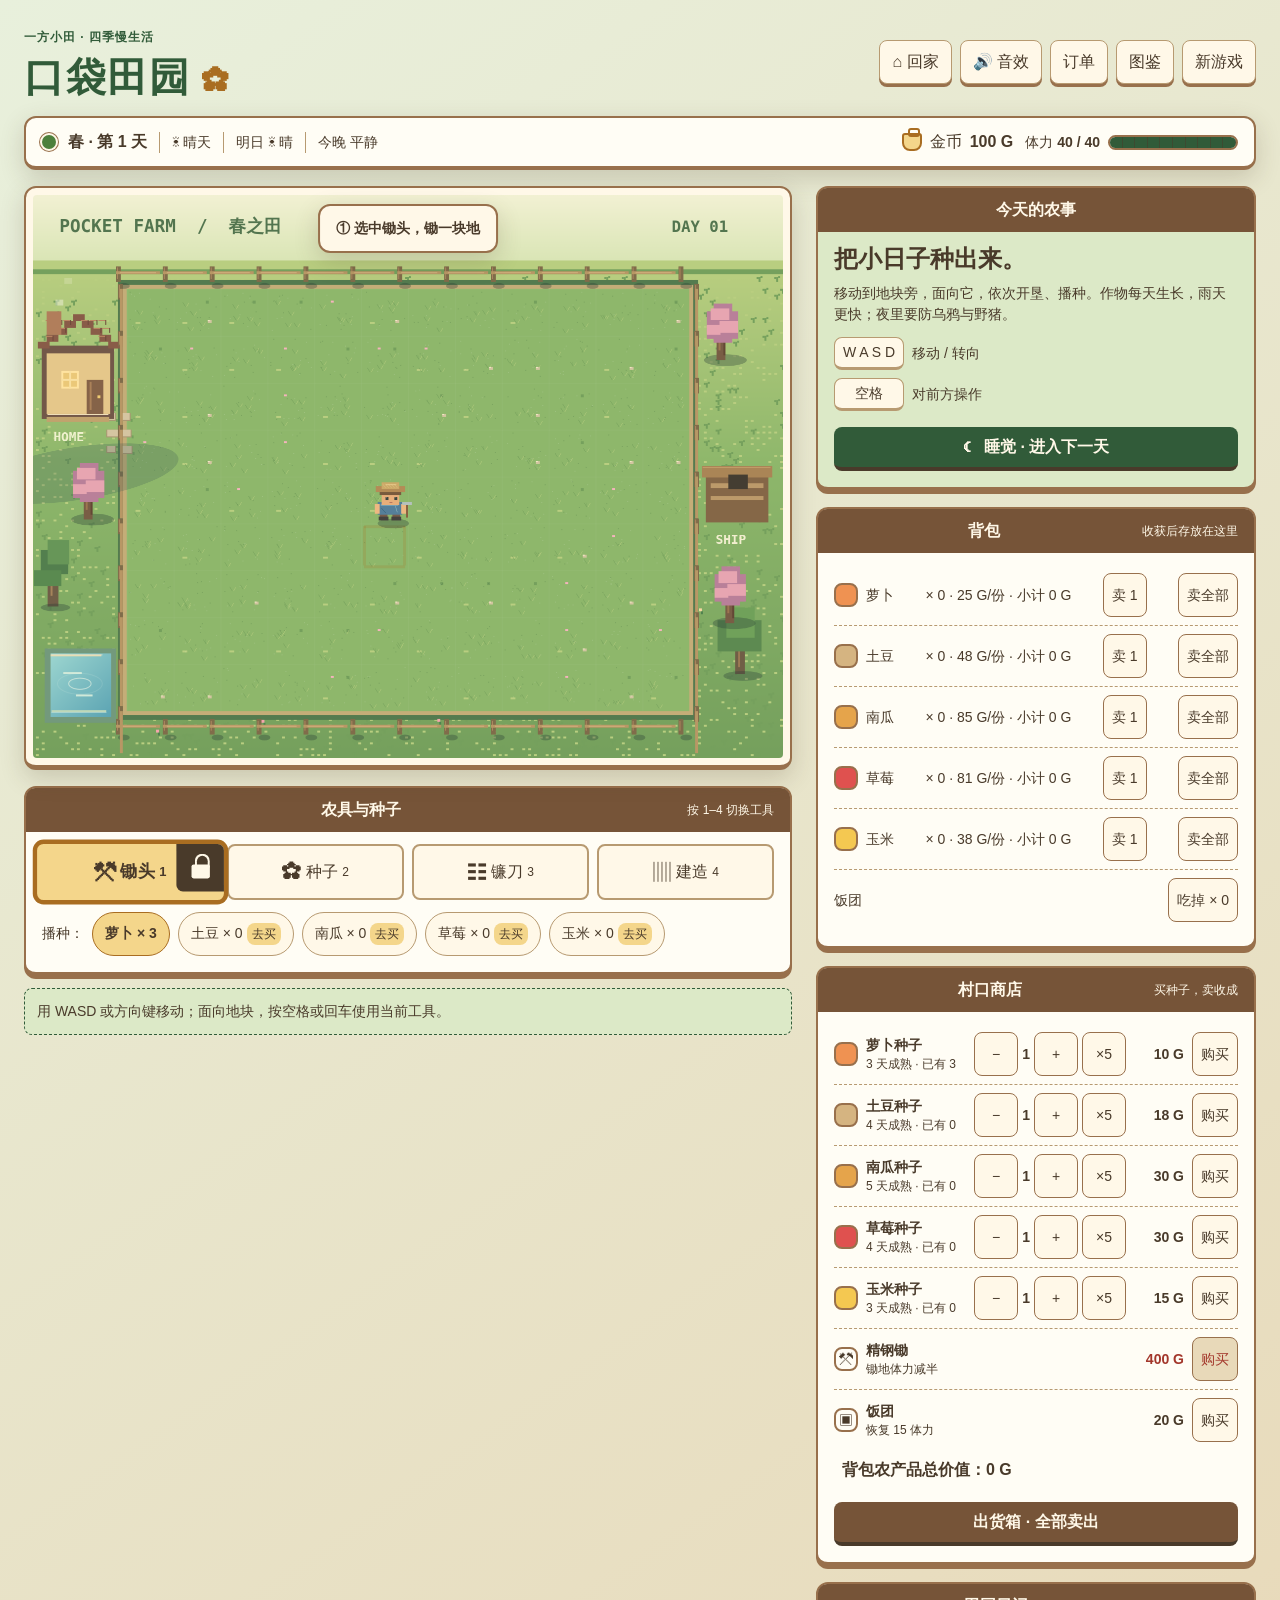
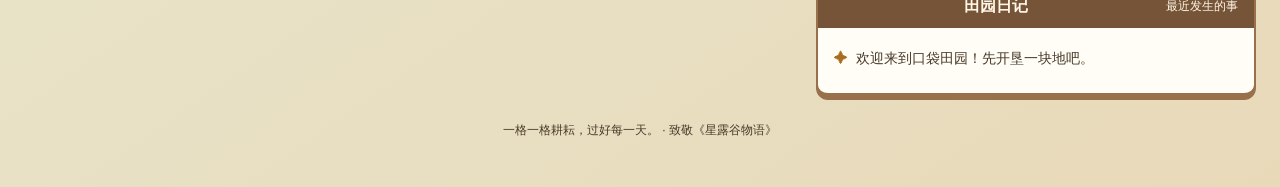
==== commit 25028efe: "round 8 verified: guard-the-field pivot (de-watering, raids, defenses, flows), 30 tests" ====
--- a/index.html
+++ b/index.html
@@ -10,10 +10,10 @@
   <div class="page">
     <header class="masthead">
       <div><span class="eyebrow">一方小田 · 四季慢生活</span><h1>口袋田园 <span>✿</span></h1></div>
-      <div class="header-actions"><button id="mute" class="quiet-button" type="button" aria-pressed="false">🔊 音效</button><button id="orders-button" class="quiet-button" type="button">订单</button><button id="codex" class="quiet-button" type="button">图鉴</button><button id="new-game" class="quiet-button" type="button">新游戏</button></div>
+      <div class="header-actions"><button id="go-home" class="quiet-button" type="button">⌂ 回家</button><button id="mute" class="quiet-button" type="button" aria-pressed="false">🔊 音效</button><button id="orders-button" class="quiet-button" type="button">订单</button><button id="codex" class="quiet-button" type="button">图鉴</button><button id="new-game" class="quiet-button" type="button">新游戏</button></div>
     </header>
     <section class="status-bar" aria-label="农场状态">
-      <div class="status-group status-day"><span id="season-dot" class="season-dot" aria-hidden="true"></span><strong id="date"></strong><span id="weather"></span><span id="tomorrow"></span></div>
+      <div class="status-group status-day"><span id="season-dot" class="season-dot" aria-hidden="true"></span><strong id="date"></strong><span id="weather"></span><span id="tomorrow"></span><span id="raid-forecast" aria-live="polite"></span></div>
       <div class="status-group status-resources"><div class="gold-item"><span class="coin-icon" aria-hidden="true"></span><span>金币</span><strong id="gold"></strong></div><div id="energy-item" class="energy-item"><span>体力 <b id="energy-text"></b></span><div class="energy-track" aria-hidden="true"><div id="energy-fill"></div></div></div></div>
     </section>
     <main class="main-grid">
@@ -23,7 +23,7 @@
         <div class="tool-panel">
           <div class="panel-heading"><h2>农具与种子</h2><span>按 1–4 切换工具</span></div>
           <div id="tools" class="tools"></div>
-          <div id="crop-options" class="crop-options"></div>
+          <div id="crop-options" class="crop-options"></div><div id="build-panel" class="build-panel" hidden><strong>选择防御道具</strong><button type="button" data-build="scarecrow">稻草人 · 150 G</button><button type="button" data-build="fence">木栅栏 · 40 G</button><span>面前草地高亮，按使用键放置；切工具取消</span></div>
         </div>
         <p id="hint" class="hint" role="status"></p>
       </section>
@@ -31,7 +31,7 @@
         <section class="side-card intro-card">
           <div class="panel-heading"><h2>今天的农事</h2></div>
           <h2>把小日子种出来。</h2>
-          <p>移动到地块旁，面向它，依次开垦、播种、浇水。睡一觉，等待收成。</p>
+          <p>移动到地块旁，面向它，依次开垦、播种。作物每天生长，雨天更快；夜里要防乌鸦与野猪。</p>
           <div class="key-help"><kbd>W A S D</kbd><span>移动 / 转向</span><kbd>空格</kbd><span>对前方操作</span></div>
           <button id="sleep" class="primary-button" type="button">☾ &nbsp; 睡觉 · 进入下一天</button>
         </section>
@@ -42,7 +42,7 @@
         <section class="side-card shop-card">
           <div class="panel-heading"><h2>村口商店</h2><span>买种子，卖收成</span></div>
           <div id="shop" class="shop-list"></div>
-          <button id="sell-all" class="sell-button" type="button">出货箱 · 全部卖出</button>
+          <div id="bag-value" class="bag-value"></div><button id="sell-all" class="sell-button" type="button">出货箱 · 全部卖出</button>
         </section>
         <section class="side-card log-card">
           <div class="panel-heading"><h2>田园日记</h2><span>最近发生的事</span></div>
@@ -52,7 +52,7 @@
     </main>
     <footer>一格一格耕耘，过好每一天。 · 致敬《星露谷物语》</footer>
   </div>
-  <div id="season-banner" class="season-banner" role="status" aria-live="polite" hidden></div>
+  <div id="home-confirm" class="confirm-bar" hidden>已到家门口 <button id="home-sleep" type="button">睡觉</button><button id="home-cancel" type="button">再逛逛</button></div><div id="sell-confirm" class="confirm-bar" hidden><span id="sell-confirm-text"></span><button id="sell-confirm-yes" type="button">确认卖出</button><button id="sell-confirm-no" type="button">取消</button></div><div id="season-banner" class="season-banner" role="status" aria-live="polite" hidden></div>
   <div id="toast-stack" class="toast-stack" role="status" aria-live="polite" aria-atomic="false"></div>
   <div id="codex-panel" class="modal" hidden><div class="modal-card" role="dialog" aria-modal="true" aria-label="作物图鉴"><div class="modal-heading"><h2>图鉴与统计</h2><button id="close-codex" class="close-button" type="button" aria-label="关闭图鉴">×</button></div><div class="tabs"><button id="crop-tab" type="button">作物</button><button id="stats-tab" type="button">统计</button></div><div id="codex-list"></div><div id="stats-list" hidden></div></div></div>
   <div id="orders-panel" class="modal" hidden><div class="modal-card" role="dialog" aria-modal="true" aria-label="订单板"><div class="modal-heading"><h2>今日订单</h2><button id="close-orders" class="close-button" type="button" aria-label="关闭订单板">×</button></div><div id="orders-list"></div></div></div>
--- a/style.css
+++ b/style.css
@@ -48,7 +48,7 @@
 @keyframes energy-pulse{50%{opacity:.5}}
 .main-grid{display:grid;grid-template-columns:minmax(0,768px) minmax(275px,1fr);gap:var(--space-5);align-items:start}
 .scene-frame{position:relative;padding:7px;background:var(--cream);border:2px solid var(--wood-light);border-bottom-width:5px;border-radius:var(--radius-md);box-shadow:var(--shadow-high);line-height:0;touch-action:none}
-.scene-frame canvas{display:block;width:100%;height:auto;image-rendering:pixelated;border-radius:4px;touch-action:none}
+.scene-frame canvas{display:block;width:100%;height:auto;image-rendering:auto;border-radius:4px;touch-action:none}
 .tutorial-bubble{position:absolute;top:var(--space-4);left:50%;transform:translateX(-50%);width:max-content;max-width:85%;padding:var(--space-3) var(--space-4);border:2px solid var(--wood-light);border-radius:var(--radius-md);background:var(--cream);box-shadow:var(--shadow-high);line-height:1.5;text-align:center;font-size:var(--text-sm);font-weight:bold;pointer-events:none}
 [hidden]{display:none!important}
 .tool-panel,.side-card{background:var(--surface);border:2px solid var(--wood-light);border-bottom-width:4px;border-radius:var(--radius-md);padding:var(--space-4);margin-top:var(--space-4);box-shadow:var(--shadow-low)}
@@ -107,7 +107,7 @@
 .close-button{position:absolute;right:var(--space-2);top:6px;width:36px;height:36px;border:2px solid var(--cream);border-radius:50%;background:var(--wood-dark);color:var(--cream);font-size:24px;line-height:1}
 .modal-card p{font-size:var(--text-sm)}
 .codex-row,.order-row{display:grid;grid-template-columns:52px 1fr;align-items:center;gap:var(--space-3);border-top:1px dashed var(--line);padding:var(--space-2) 0;font-size:var(--text-sm)}
-.codex-row canvas{width:48px;height:48px;image-rendering:pixelated}
+.codex-row canvas{width:48px;height:48px;image-rendering:auto}
 .codex-row strong{display:block;font-size:var(--text-md)}
 .order-row{display:flex;justify-content:space-between}
 .tabs{display:flex;gap:var(--space-2);margin:var(--space-3) 0}
@@ -135,3 +135,18 @@
 @media(max-width:760px){.main-grid{grid-template-columns:1fr}.sidebar{display:grid;grid-template-columns:repeat(2,minmax(0,1fr));gap:var(--space-3)}.sidebar .side-card{margin:0}.touch-controls{display:flex}}
 @media(max-width:520px){.page{padding:var(--space-3)}.masthead{flex-wrap:wrap}h1{font-size:30px}.header-actions .quiet-button{font-size:var(--text-xs)}.status-bar{padding:var(--space-3)}.status-day,.status-resources{width:100%;justify-content:space-between}.status-day>span:not(.season-dot){padding-left:var(--space-2)}.energy-item{grid-template-columns:auto 95px}.sidebar{display:block}.sidebar .side-card{margin-top:var(--space-3)}.tool{font-size:var(--text-xs)}.shop-row{flex-wrap:wrap}.row-copy{flex-basis:45%}}
 @media(prefers-reduced-motion:reduce){*,*:before,*:after{animation-duration:.01ms!important;transition-duration:.01ms!important}.season-banner{animation:season-fade 1.92s both;animation-duration:1.92s!important}@keyframes season-fade{0%,100%{opacity:0}8.3%,91.7%{opacity:1}}}
+
+#raid-forecast.danger{color:var(--danger);font-weight:bold;background:var(--danger-light);border-radius:var(--radius-sm)}
+.build-panel{display:flex;flex-wrap:wrap;align-items:center;gap:var(--space-2);margin-top:var(--space-3);padding:var(--space-2);background:var(--grass-light);border-radius:var(--radius-sm)}
+.build-panel[hidden],.confirm-bar[hidden]{display:none}
+.build-panel button,.confirm-bar button{min-height:44px;border:1px solid var(--wood-light);border-radius:var(--radius-sm);background:var(--cream);padding:var(--space-2)}
+.build-panel span{font-size:var(--text-sm)}
+.quantity-control{display:flex;align-items:center;gap:var(--space-1)}
+.quantity-control button{min-width:44px}
+.bag-value{padding:var(--space-2);font-weight:bold}
+.confirm-bar{position:fixed;bottom:var(--space-3);left:50%;transform:translateX(-50%);z-index:30;width:min(92vw,620px);display:flex;align-items:center;justify-content:center;flex-wrap:wrap;gap:var(--space-2);padding:var(--space-3);background:var(--cream);border:2px solid var(--wood-light);border-radius:var(--radius-md);box-shadow:var(--shadow-high)}
+.home-alert{outline:3px solid var(--danger);font-weight:bold}
+@media(prefers-reduced-motion:no-preference){.home-alert{animation:home-pulse 1.5s ease-in-out infinite}@keyframes home-pulse{50%{box-shadow:0 0 0 5px var(--danger-light)}}}
+
+.crop-choice{position:relative}.buy-badge{display:inline-block;margin-left:var(--space-1);padding:2px 5px;border-radius:var(--radius-sm);background:var(--wheat-light);color:var(--wood-dark);font-size:var(--text-xs)}
+.bag-row{flex-wrap:wrap}.bag-row button{min-height:44px}
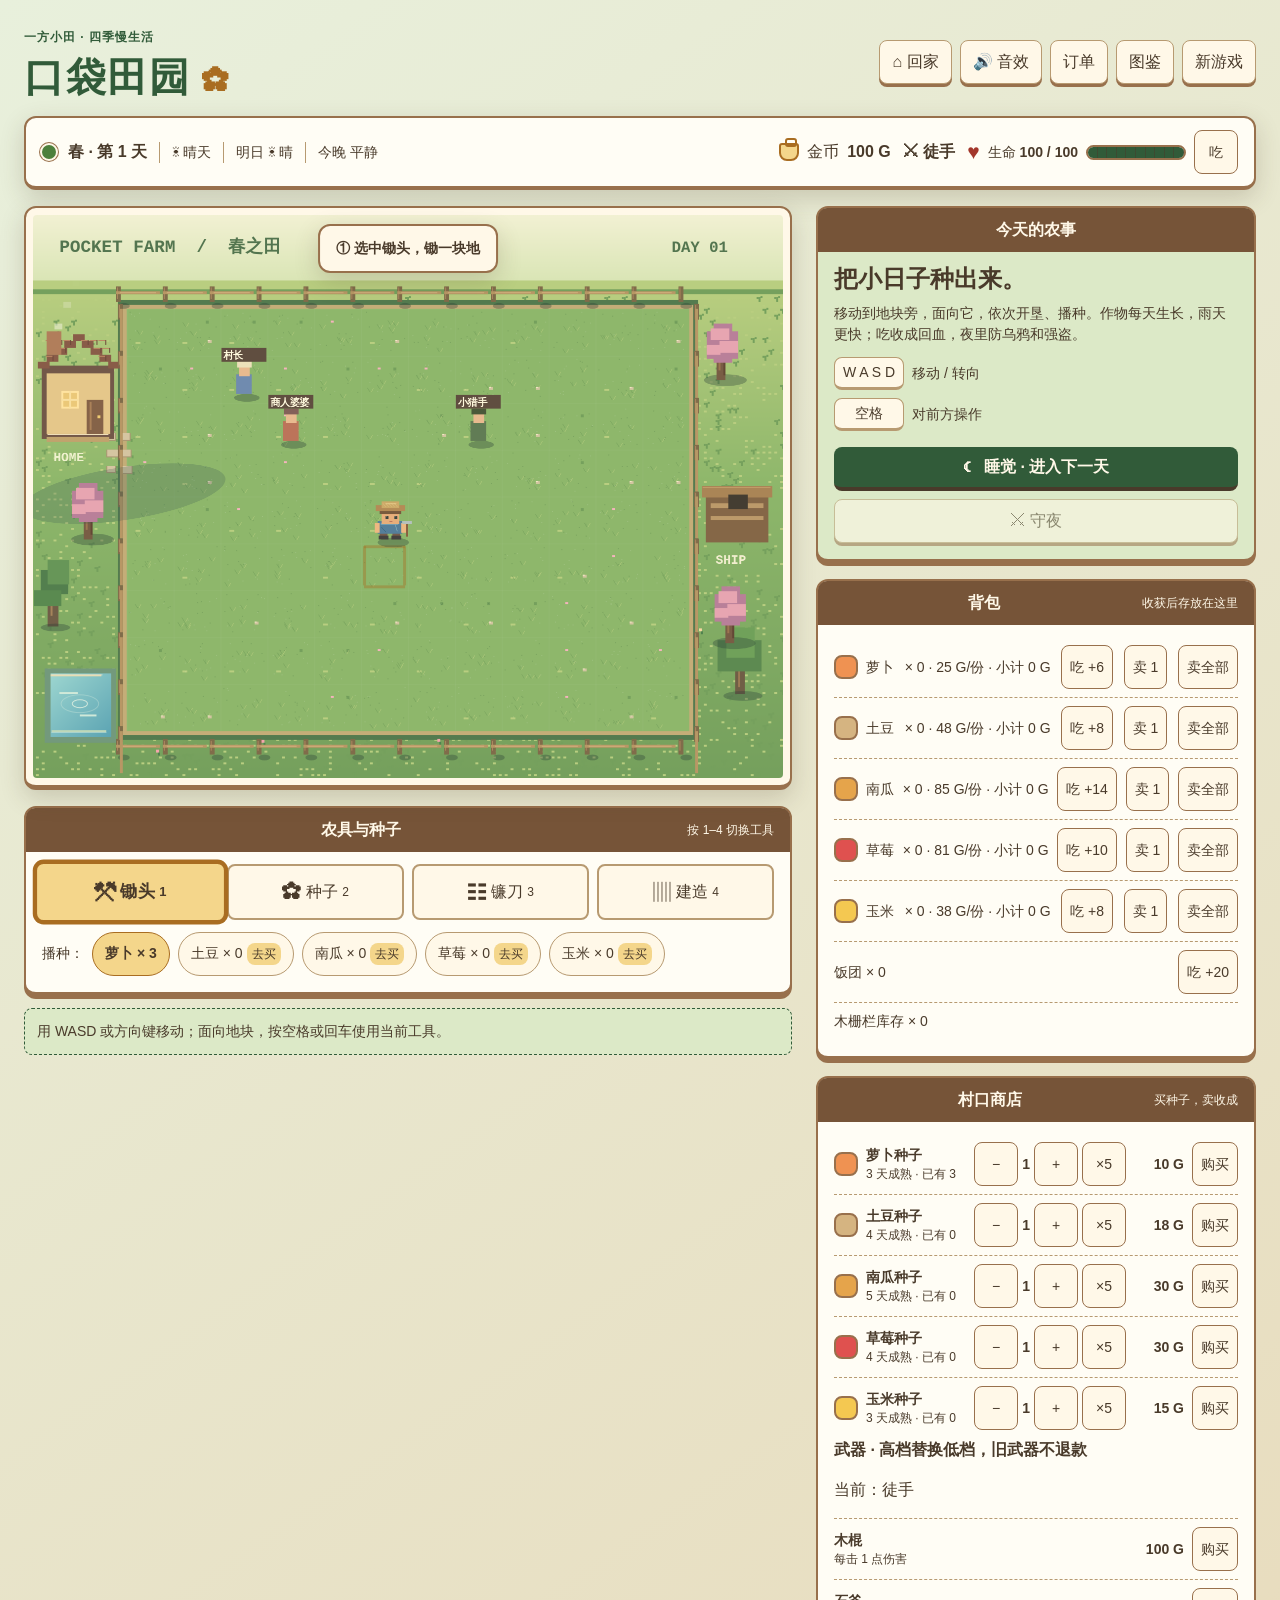
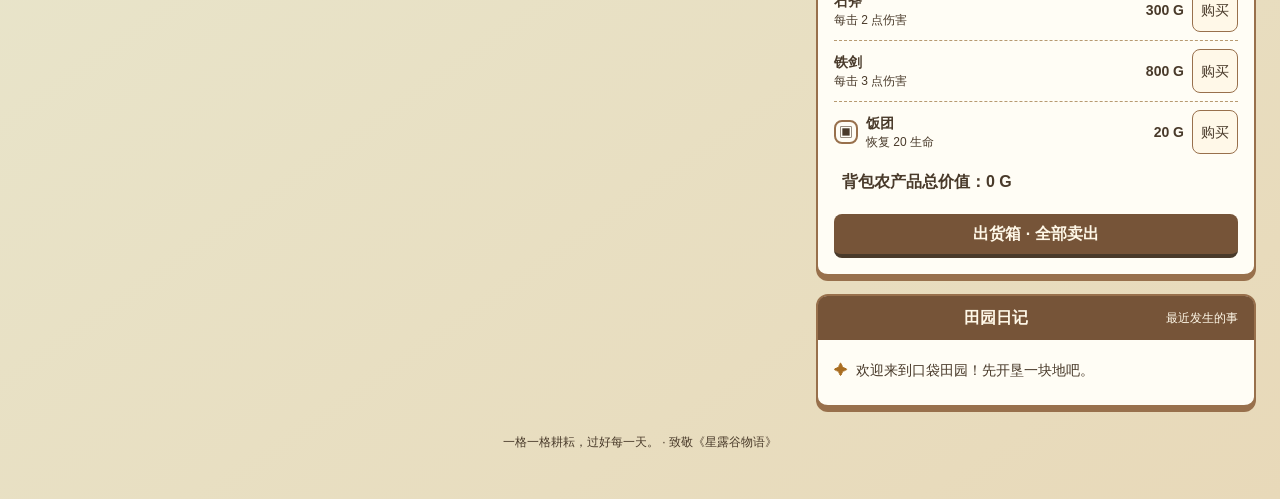
==== commit 4392b623: "round 9 verified: survival final (HP/eat/weapons/bandits/night-watch/villagers), 45 tests" ====
--- a/index.html
+++ b/index.html
@@ -14,7 +14,7 @@
     </header>
     <section class="status-bar" aria-label="农场状态">
       <div class="status-group status-day"><span id="season-dot" class="season-dot" aria-hidden="true"></span><strong id="date"></strong><span id="weather"></span><span id="tomorrow"></span><span id="raid-forecast" aria-live="polite"></span></div>
-      <div class="status-group status-resources"><div class="gold-item"><span class="coin-icon" aria-hidden="true"></span><span>金币</span><strong id="gold"></strong></div><div id="energy-item" class="energy-item"><span>体力 <b id="energy-text"></b></span><div class="energy-track" aria-hidden="true"><div id="energy-fill"></div></div></div></div>
+      <div class="status-group status-resources"><div class="gold-item"><span class="coin-icon" aria-hidden="true"></span><span>金币</span><strong id="gold"></strong></div><span id="weapon-hud" class="weapon-hud"></span><div id="health-item" class="health-item"><span aria-hidden="true">♥</span><span>生命 <b id="health-text"></b></span><div class="health-track" aria-hidden="true"><div id="health-fill"></div></div><button id="quick-eat" type="button" aria-label="快捷吃背包中回血最多的食物">吃</button></div></div>
     </section>
     <main class="main-grid">
       <section class="play-area" aria-label="农场">
@@ -31,9 +31,9 @@
         <section class="side-card intro-card">
           <div class="panel-heading"><h2>今天的农事</h2></div>
           <h2>把小日子种出来。</h2>
-          <p>移动到地块旁，面向它，依次开垦、播种。作物每天生长，雨天更快；夜里要防乌鸦与野猪。</p>
+          <p>移动到地块旁，面向它，依次开垦、播种。作物每天生长，雨天更快；吃收成回血，夜里防乌鸦和强盗。</p>
           <div class="key-help"><kbd>W A S D</kbd><span>移动 / 转向</span><kbd>空格</kbd><span>对前方操作</span></div>
-          <button id="sleep" class="primary-button" type="button">☾ &nbsp; 睡觉 · 进入下一天</button>
+          <button id="sleep" class="primary-button" type="button">☾ &nbsp; 睡觉 · 进入下一天</button><button id="watch" class="quiet-button watch-button" type="button">⚔ 守夜</button>
         </section>
         <section class="side-card">
           <div class="panel-heading"><h2>背包</h2><span>收获后存放在这里</span></div>
@@ -52,10 +52,12 @@
     </main>
     <footer>一格一格耕耘，过好每一天。 · 致敬《星露谷物语》</footer>
   </div>
-  <div id="home-confirm" class="confirm-bar" hidden>已到家门口 <button id="home-sleep" type="button">睡觉</button><button id="home-cancel" type="button">再逛逛</button></div><div id="sell-confirm" class="confirm-bar" hidden><span id="sell-confirm-text"></span><button id="sell-confirm-yes" type="button">确认卖出</button><button id="sell-confirm-no" type="button">取消</button></div><div id="season-banner" class="season-banner" role="status" aria-live="polite" hidden></div>
+  <div id="home-confirm" class="confirm-bar" hidden>已到家门口 <button id="home-sleep" type="button">睡觉</button><button id="home-watch" type="button">守夜</button><button id="home-cancel" type="button">再逛逛</button></div><div id="sell-confirm" class="confirm-bar" hidden><span id="sell-confirm-text"></span><button id="sell-confirm-yes" type="button">确认卖出</button><button id="sell-confirm-no" type="button">取消</button></div><div id="season-banner" class="season-banner" role="status" aria-live="polite" hidden></div>
   <div id="toast-stack" class="toast-stack" role="status" aria-live="polite" aria-atomic="false"></div>
   <div id="codex-panel" class="modal" hidden><div class="modal-card" role="dialog" aria-modal="true" aria-label="作物图鉴"><div class="modal-heading"><h2>图鉴与统计</h2><button id="close-codex" class="close-button" type="button" aria-label="关闭图鉴">×</button></div><div class="tabs"><button id="crop-tab" type="button">作物</button><button id="stats-tab" type="button">统计</button></div><div id="codex-list"></div><div id="stats-list" hidden></div></div></div>
   <div id="orders-panel" class="modal" hidden><div class="modal-card" role="dialog" aria-modal="true" aria-label="订单板"><div class="modal-heading"><h2>今日订单</h2><button id="close-orders" class="close-button" type="button" aria-label="关闭订单板">×</button></div><div id="orders-list"></div></div></div>
+  <div id="villager-panel" class="modal" hidden><div class="modal-card" role="dialog" aria-modal="true" aria-label="村民对话"><div class="modal-heading"><h2 id="villager-title"></h2><button id="close-villager" class="close-button" type="button" aria-label="关闭对话">×</button></div><p id="villager-line"></p><div id="villager-content"></div><h3>送一份作物</h3><div id="villager-gifts"></div></div></div>
+  <div id="game-over" class="modal" hidden><div class="modal-card game-over-card" role="dialog" aria-modal="true" aria-label="游戏结束"><h2>农夫倒下了</h2><p id="game-over-stats"></p><button id="restart" class="primary-button" type="button">重新开始</button></div></div>
   <script src="farm-logic.js"></script>
   <script src="game.js"></script>
 </body>
--- a/style.css
+++ b/style.css
@@ -5,7 +5,7 @@
   --cream:#fff8e8;--cream-soft:#f4ead4;--cream-deep:#e8d9b9;
   /* 草绿：可操作按钮及春季状态。麦金：选中、焦点、金币。 */
   --grass:#315b39;--grass-light:#dce9c7;--wheat:#a96d21;--wheat-light:#f4d68b;
-  /* 土褐：田园边线。危险红：错误与低体力。水蓝：雨天气象。 */
+  /* 土褐：田园边线。危险红：错误与低生命。水蓝：雨天气象。 */
   --soil:#6a4931;--danger:#a3372b;--danger-light:#f7dfd7;--water:#286780;
   --line:#b79a71;--surface:#fffdf5;--sky:#e8f0dc;--white:#fff;
   --spring:#4c803c;--summer:#a35d20;--autumn:#86571a;--winter:#286780;
@@ -38,14 +38,14 @@
 .gold-item{display:flex;align-items:center;gap:var(--space-2);white-space:nowrap}
 .coin-icon{width:20px;height:18px;border:2px solid var(--wheat);border-radius:3px 3px 8px 8px;position:relative;background:var(--wheat-light)}
 .coin-icon:before{content:"";position:absolute;top:-7px;left:4px;width:8px;height:5px;border:2px solid var(--wheat);border-radius:3px}
-.energy-item{min-width:174px;display:grid;grid-template-columns:auto 130px;align-items:center;gap:var(--space-2);font-size:var(--text-sm)}
-.energy-item b{font-weight:700;white-space:nowrap}
-.energy-track{height:15px;border:2px solid var(--wood-light);background:var(--cream-deep);border-radius:var(--radius-pill);overflow:hidden;position:relative}
-.energy-track:after{content:"";position:absolute;inset:0;background:repeating-linear-gradient(90deg,transparent 0 calc(10% - 1px),var(--wood-dark) calc(10% - 1px) 10%);opacity:.5;pointer-events:none}
-.energy-track div{height:100%;width:100%;background:var(--grass);transition:width .2s ease-out}
-.low-energy .energy-track div{background:var(--danger);animation:energy-pulse 1.1s ease-in-out infinite}
-.low-energy b:after{content:" · 低体力";color:var(--danger);font-weight:700}
-@keyframes energy-pulse{50%{opacity:.5}}
+.health-item{min-width:220px;display:grid;grid-template-columns:auto auto 100px auto;align-items:center;gap:var(--space-2);font-size:var(--text-sm)}
+.health-item b{font-weight:700;white-space:nowrap}
+.health-track{height:15px;border:2px solid var(--wood-light);background:var(--cream-deep);border-radius:var(--radius-pill);overflow:hidden;position:relative}
+.health-track:after{content:"";position:absolute;inset:0;background:repeating-linear-gradient(90deg,transparent 0 calc(10% - 1px),var(--wood-dark) calc(10% - 1px) 10%);opacity:.5;pointer-events:none}
+.health-track div{height:100%;width:100%;background:var(--grass);transition:width .2s ease-out}
+.low-health .health-track div{background:var(--danger);animation:health-pulse 1.1s ease-in-out infinite}
+.low-health b:after{content:" · 低生命";color:var(--danger);font-weight:700}
+@keyframes health-pulse{50%{opacity:.5}}
 .main-grid{display:grid;grid-template-columns:minmax(0,768px) minmax(275px,1fr);gap:var(--space-5);align-items:start}
 .scene-frame{position:relative;padding:7px;background:var(--cream);border:2px solid var(--wood-light);border-bottom-width:5px;border-radius:var(--radius-md);box-shadow:var(--shadow-high);line-height:0;touch-action:none}
 .scene-frame canvas{display:block;width:100%;height:auto;image-rendering:auto;border-radius:4px;touch-action:none}
@@ -133,7 +133,7 @@
 footer{text-align:center;font-size:var(--text-xs);padding:var(--space-5) 0}
 @media(max-width:1000px){.main-grid{grid-template-columns:minmax(0,1fr) 280px}.page{padding:var(--space-4)}.tool{flex-direction:column}}
 @media(max-width:760px){.main-grid{grid-template-columns:1fr}.sidebar{display:grid;grid-template-columns:repeat(2,minmax(0,1fr));gap:var(--space-3)}.sidebar .side-card{margin:0}.touch-controls{display:flex}}
-@media(max-width:520px){.page{padding:var(--space-3)}.masthead{flex-wrap:wrap}h1{font-size:30px}.header-actions .quiet-button{font-size:var(--text-xs)}.status-bar{padding:var(--space-3)}.status-day,.status-resources{width:100%;justify-content:space-between}.status-day>span:not(.season-dot){padding-left:var(--space-2)}.energy-item{grid-template-columns:auto 95px}.sidebar{display:block}.sidebar .side-card{margin-top:var(--space-3)}.tool{font-size:var(--text-xs)}.shop-row{flex-wrap:wrap}.row-copy{flex-basis:45%}}
+@media(max-width:520px){.page{padding:var(--space-3)}.masthead{flex-wrap:wrap}h1{font-size:30px}.header-actions .quiet-button{font-size:var(--text-xs)}.status-bar{padding:var(--space-3)}.status-day,.status-resources{width:100%;justify-content:space-between}.status-day>span:not(.season-dot){padding-left:var(--space-2)}.health-item{grid-template-columns:auto 95px}.sidebar{display:block}.sidebar .side-card{margin-top:var(--space-3)}.tool{font-size:var(--text-xs)}.shop-row{flex-wrap:wrap}.row-copy{flex-basis:45%}}
 @media(prefers-reduced-motion:reduce){*,*:before,*:after{animation-duration:.01ms!important;transition-duration:.01ms!important}.season-banner{animation:season-fade 1.92s both;animation-duration:1.92s!important}@keyframes season-fade{0%,100%{opacity:0}8.3%,91.7%{opacity:1}}}
 
 #raid-forecast.danger{color:var(--danger);font-weight:bold;background:var(--danger-light);border-radius:var(--radius-sm)}
@@ -150,3 +150,9 @@
 
 .crop-choice{position:relative}.buy-badge{display:inline-block;margin-left:var(--space-1);padding:2px 5px;border-radius:var(--radius-sm);background:var(--wheat-light);color:var(--wood-dark);font-size:var(--text-xs)}
 .bag-row{flex-wrap:wrap}.bag-row button{min-height:44px}
+.watch-button{width:100%;margin-top:8px}.watch-button:disabled{opacity:.55;cursor:default}.watch-mode .scene-frame{box-shadow:0 0 24px #485eac}.weapon-hud{font-weight:bold;color:var(--wood-dark)}
+.game-over-card{text-align:center}.game-over-card h2{color:var(--danger);font-size:var(--text-lg)}.game-over-card p{margin:24px 0;font-size:var(--text-md)}
+#villager-gifts button{min-height:44px;margin:4px;border:1px solid var(--wood-light);border-radius:var(--radius-sm);background:var(--cream);padding:8px}#villager-gifts button:disabled{opacity:.55}
+
+.health-item>span:first-child{color:var(--danger);font-size:21px}.health-item>button{min-width:44px;min-height:44px;border:1px solid var(--wood-light);border-radius:var(--radius-sm);background:var(--cream)}
+@media(prefers-reduced-motion:reduce){.low-health .health-track div{animation:none}}
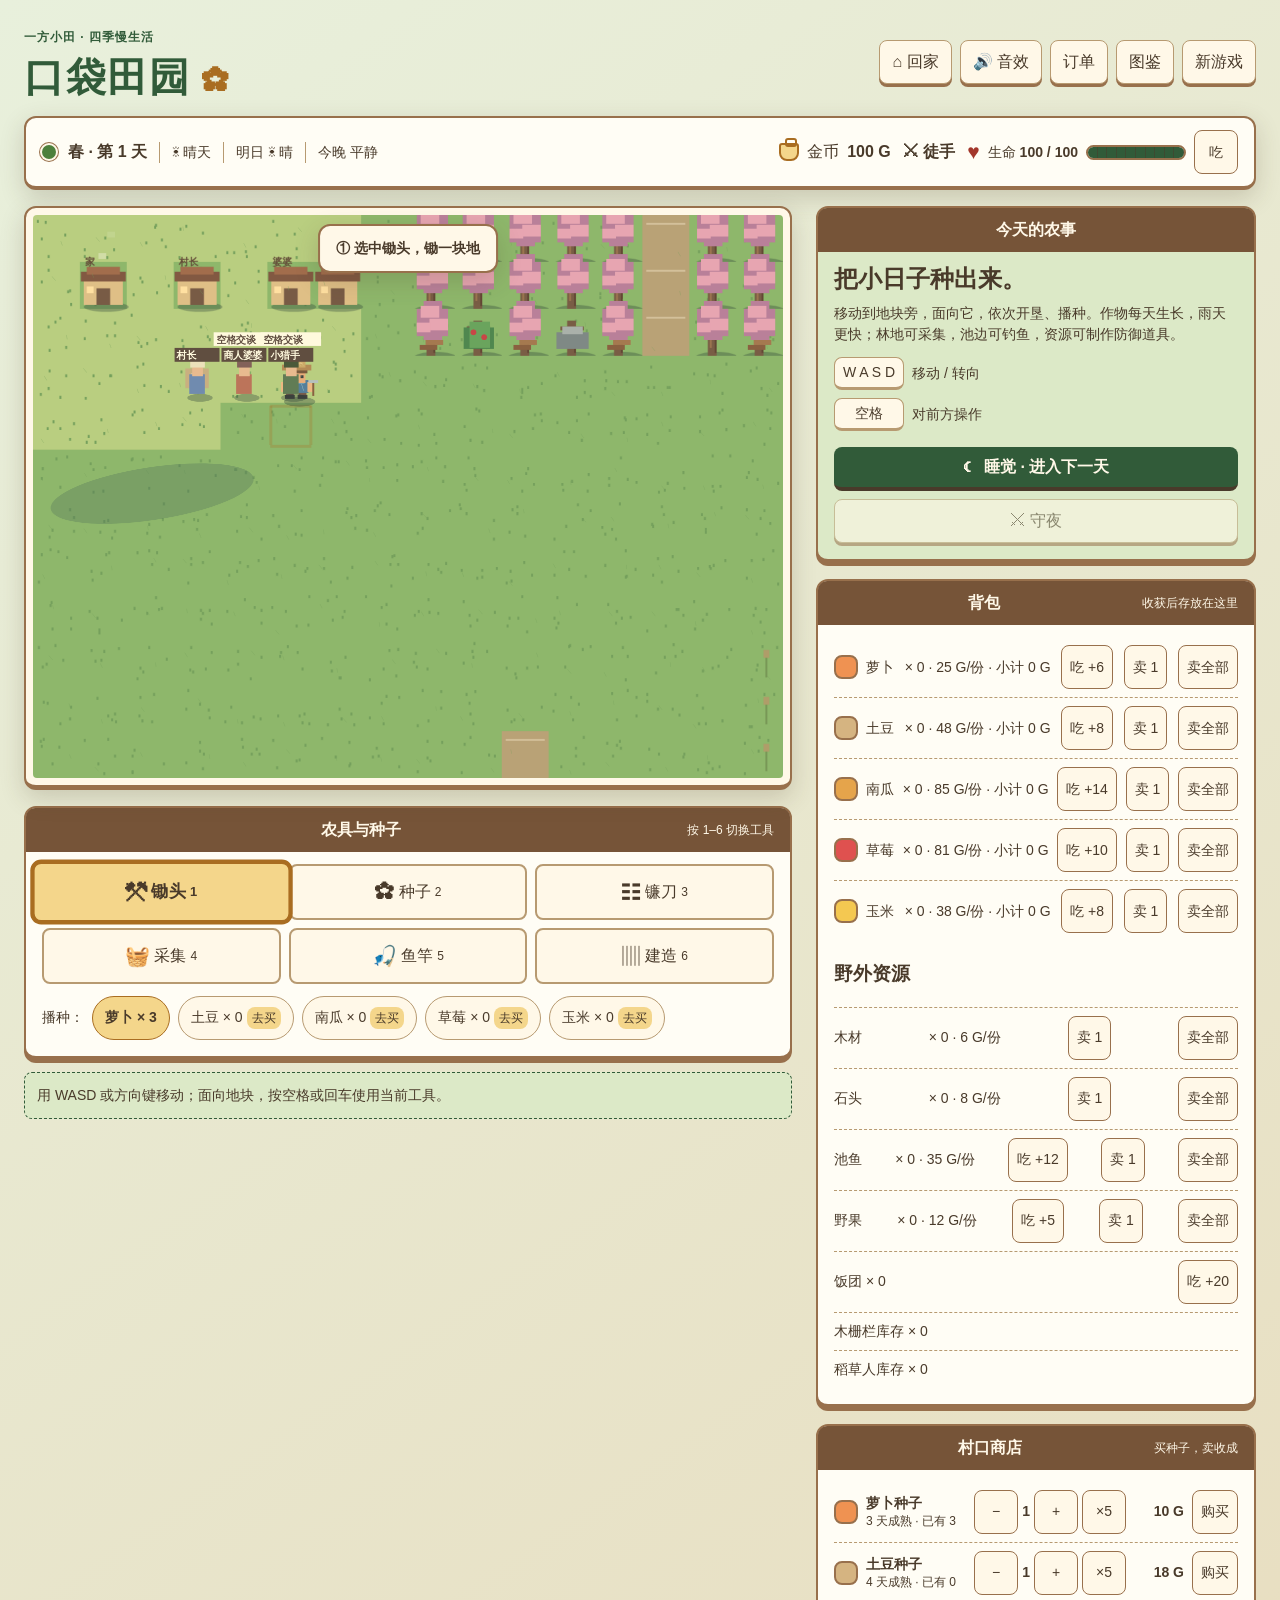
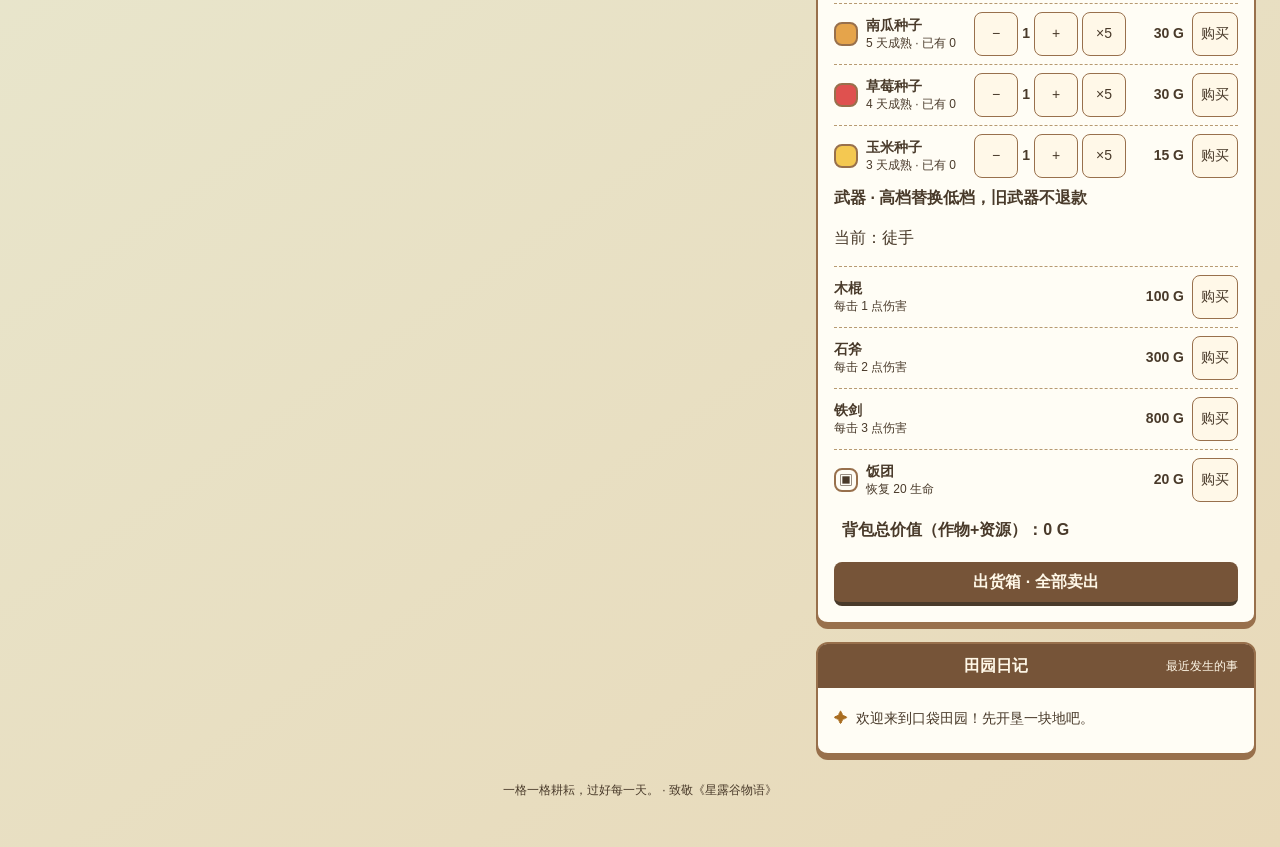
==== commit 901087ac: "round 11: gathering fishing crafting resources" ====
--- a/index.html
+++ b/index.html
@@ -21,9 +21,9 @@
         <div class="scene-frame"><canvas id="farm" width="768" height="576" aria-label="口袋田园农场画面"></canvas><div id="tutorial" class="tutorial-bubble" role="status" hidden></div></div>
         <div class="touch-controls" aria-label="手机操作"><div class="dpad"><button type="button" data-direction="up" aria-label="上移">▲</button><button type="button" data-direction="left" aria-label="左移">◀</button><button type="button" data-direction="down" aria-label="下移">▼</button><button type="button" data-direction="right" aria-label="右移">▶</button></div><button id="touch-use" class="touch-use" type="button"><span>使用</span><span class="use-progress" aria-hidden="true"></span></button></div>
         <div class="tool-panel">
-          <div class="panel-heading"><h2>农具与种子</h2><span>按 1–4 切换工具</span></div>
+          <div class="panel-heading"><h2>农具与种子</h2><span>按 1–6 切换工具</span></div>
           <div id="tools" class="tools"></div>
-          <div id="crop-options" class="crop-options"></div><div id="build-panel" class="build-panel" hidden><strong>选择防御道具</strong><button type="button" data-build="scarecrow">稻草人 · 150 G</button><button type="button" data-build="fence">木栅栏 · 40 G</button><span>面前草地高亮，按使用键放置；切工具取消</span></div>
+          <div id="crop-options" class="crop-options"></div><div id="build-panel" class="build-panel" hidden><strong>选择防御道具</strong><button type="button" data-build="scarecrow">稻草人 · 150 G</button><button type="button" data-build="fence">木栅栏 · 40 G</button><span>面前草地高亮，按使用键放置；切工具取消</span><strong>制作（消耗资源）</strong><div id="crafts"></div></div>
         </div>
         <p id="hint" class="hint" role="status"></p>
       </section>
@@ -31,7 +31,7 @@
         <section class="side-card intro-card">
           <div class="panel-heading"><h2>今天的农事</h2></div>
           <h2>把小日子种出来。</h2>
-          <p>移动到地块旁，面向它，依次开垦、播种。作物每天生长，雨天更快；吃收成回血，夜里防乌鸦和强盗。</p>
+          <p>移动到地块旁，面向它，依次开垦、播种。作物每天生长，雨天更快；林地可采集，池边可钓鱼，资源可制作防御道具。</p>
           <div class="key-help"><kbd>W A S D</kbd><span>移动 / 转向</span><kbd>空格</kbd><span>对前方操作</span></div>
           <button id="sleep" class="primary-button" type="button">☾ &nbsp; 睡觉 · 进入下一天</button><button id="watch" class="quiet-button watch-button" type="button">⚔ 守夜</button>
         </section>
@@ -56,7 +56,7 @@
   <div id="toast-stack" class="toast-stack" role="status" aria-live="polite" aria-atomic="false"></div>
   <div id="codex-panel" class="modal" hidden><div class="modal-card" role="dialog" aria-modal="true" aria-label="作物图鉴"><div class="modal-heading"><h2>图鉴与统计</h2><button id="close-codex" class="close-button" type="button" aria-label="关闭图鉴">×</button></div><div class="tabs"><button id="crop-tab" type="button">作物</button><button id="stats-tab" type="button">统计</button></div><div id="codex-list"></div><div id="stats-list" hidden></div></div></div>
   <div id="orders-panel" class="modal" hidden><div class="modal-card" role="dialog" aria-modal="true" aria-label="订单板"><div class="modal-heading"><h2>今日订单</h2><button id="close-orders" class="close-button" type="button" aria-label="关闭订单板">×</button></div><div id="orders-list"></div></div></div>
-  <div id="villager-panel" class="modal" hidden><div class="modal-card" role="dialog" aria-modal="true" aria-label="村民对话"><div class="modal-heading"><h2 id="villager-title"></h2><button id="close-villager" class="close-button" type="button" aria-label="关闭对话">×</button></div><p id="villager-line"></p><div id="villager-content"></div><h3>送一份作物</h3><div id="villager-gifts"></div></div></div>
+  <div id="villager-panel" class="modal" hidden><div class="modal-card" role="dialog" aria-modal="true" aria-label="村民对话"><div class="modal-heading"><h2 id="villager-title"></h2><button id="close-villager" class="close-button" type="button" aria-label="关闭对话">×</button></div><p id="villager-line"></p><div id="villager-content"></div><h3>送一份礼物</h3><div id="villager-gifts"></div></div></div>
   <div id="game-over" class="modal" hidden><div class="modal-card game-over-card" role="dialog" aria-modal="true" aria-label="游戏结束"><h2>农夫倒下了</h2><p id="game-over-stats"></p><button id="restart" class="primary-button" type="button">重新开始</button></div></div>
   <script src="farm-logic.js"></script>
   <script src="game.js"></script>
--- a/style.css
+++ b/style.css
@@ -55,7 +55,7 @@
 .panel-heading{display:flex;justify-content:space-between;align-items:center;gap:var(--space-2);margin:-16px -16px 12px;padding:var(--space-2) var(--space-4);background:var(--wood-mid);border-radius:9px 9px 0 0;min-height:44px}
 .panel-heading h2{flex:1;text-align:center;color:var(--cream);font-size:var(--text-md)}
 .panel-heading span{font-size:var(--text-xs);color:var(--cream)}
-.tools{display:grid;grid-template-columns:repeat(4,1fr);gap:var(--space-2)}
+.tools{display:grid;grid-template-columns:repeat(3,1fr);gap:var(--space-2)}
 .tool{position:relative;border:2px solid var(--line);border-radius:var(--radius-sm);background:var(--cream);padding:var(--space-2);min-height:56px;display:flex;align-items:center;justify-content:center;gap:var(--space-1);color:var(--wood-dark)}
 .tool.active{border-color:var(--wheat);background:var(--wheat-light);box-shadow:0 0 0 2px var(--wheat);transform:scale(1.08);z-index:1;font-weight:bold}
 .tool-icon{font-size:20px}.tool small{font-size:var(--text-xs)}
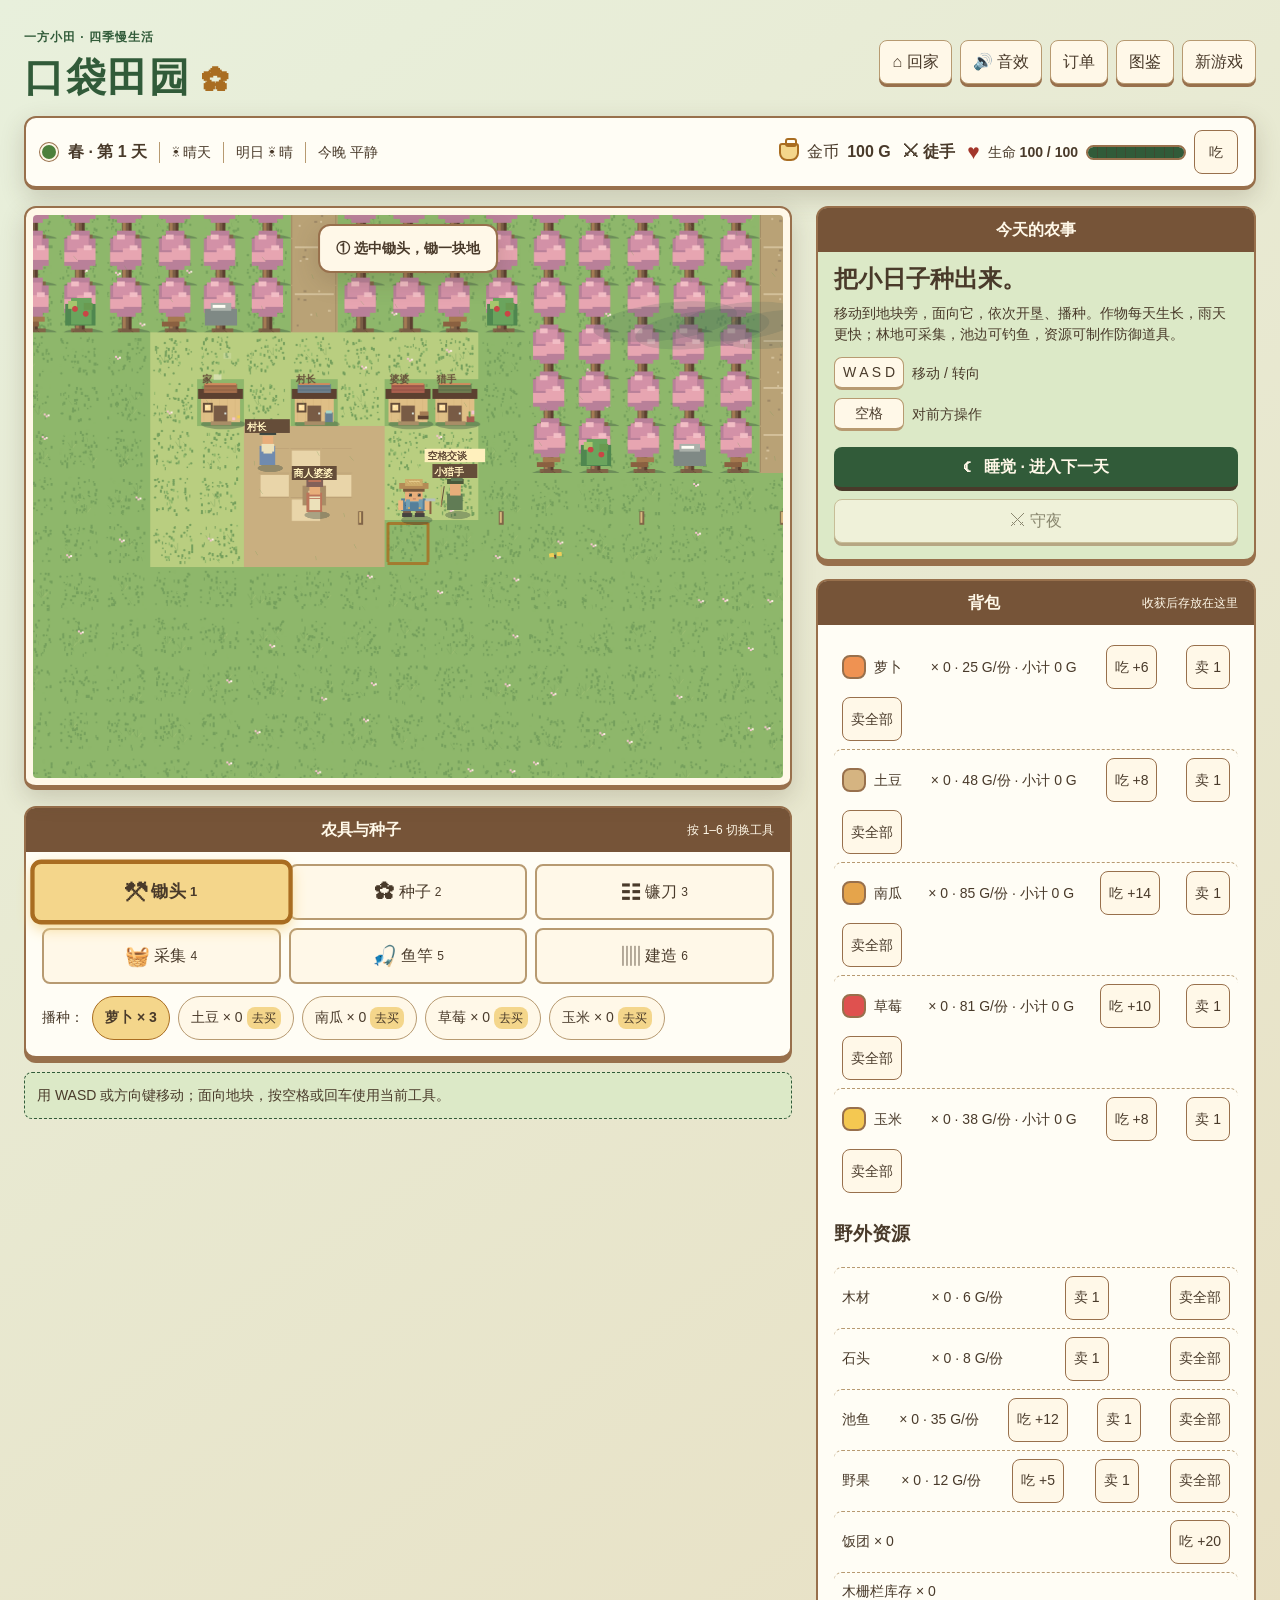
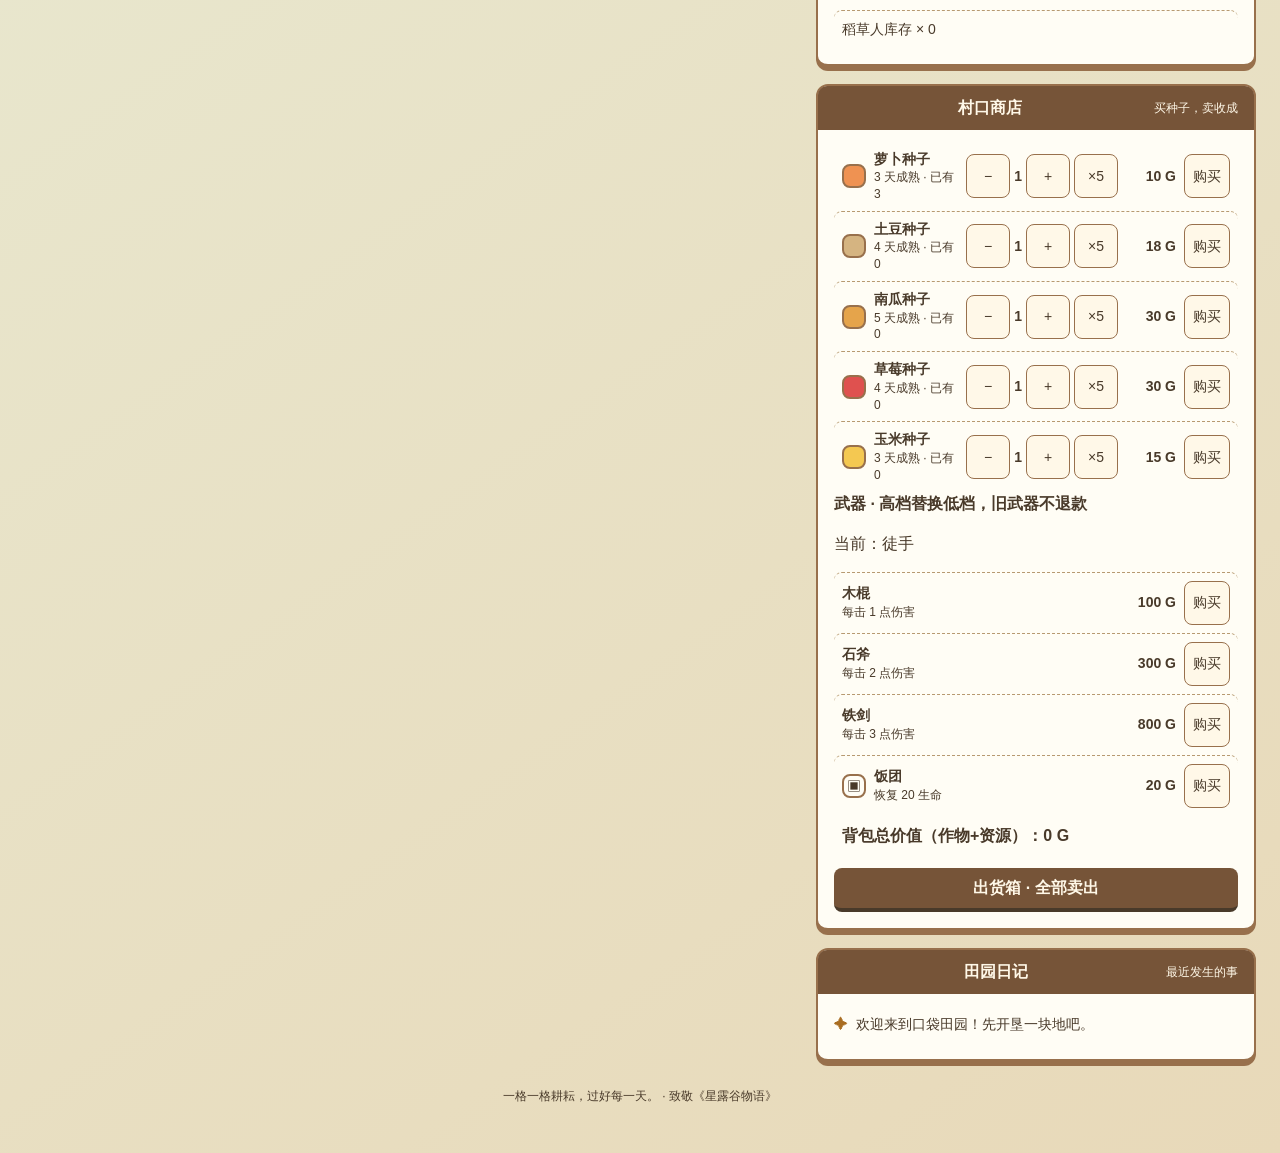
==== commit 670d7003: "round 13: 4x map and character overhaul" ====
--- a/index.html
+++ b/index.html
@@ -56,7 +56,7 @@
   <div id="toast-stack" class="toast-stack" role="status" aria-live="polite" aria-atomic="false"></div>
   <div id="codex-panel" class="modal" hidden><div class="modal-card" role="dialog" aria-modal="true" aria-label="作物图鉴"><div class="modal-heading"><h2>图鉴与统计</h2><button id="close-codex" class="close-button" type="button" aria-label="关闭图鉴">×</button></div><div class="tabs"><button id="crop-tab" type="button">作物</button><button id="stats-tab" type="button">统计</button></div><div id="codex-list"></div><div id="stats-list" hidden></div></div></div>
   <div id="orders-panel" class="modal" hidden><div class="modal-card" role="dialog" aria-modal="true" aria-label="订单板"><div class="modal-heading"><h2>今日订单</h2><button id="close-orders" class="close-button" type="button" aria-label="关闭订单板">×</button></div><div id="orders-list"></div></div></div>
-  <div id="villager-panel" class="modal" hidden><div class="modal-card" role="dialog" aria-modal="true" aria-label="村民对话"><div class="modal-heading"><h2 id="villager-title"></h2><button id="close-villager" class="close-button" type="button" aria-label="关闭对话">×</button></div><p id="villager-line"></p><div id="villager-content"></div><h3>送一份礼物</h3><div id="villager-gifts"></div></div></div>
+  <div id="villager-panel" class="modal" hidden><div class="modal-card" role="dialog" aria-modal="true" aria-label="村民对话"><div class="modal-heading"><h2 id="villager-title"></h2><button id="close-villager" class="close-button" type="button" aria-label="关闭对话">×</button></div><div class="villager-dialogue"><canvas id="villager-portrait" width="48" height="48" aria-hidden="true"></canvas><p id="villager-line"></p></div><div id="villager-content"></div><h3>送一份礼物</h3><div id="villager-gifts"></div></div></div>
   <div id="game-over" class="modal" hidden><div class="modal-card game-over-card" role="dialog" aria-modal="true" aria-label="游戏结束"><h2>农夫倒下了</h2><p id="game-over-stats"></p><button id="restart" class="primary-button" type="button">重新开始</button></div></div>
   <script src="farm-logic.js"></script>
   <script src="game.js"></script>
--- a/style.css
+++ b/style.css
@@ -12,9 +12,10 @@
   --space-1:4px;--space-2:8px;--space-3:12px;--space-4:16px;--space-5:24px;
   --radius-sm:8px;--radius-md:12px;--radius-pill:999px;
   --shadow-low:0 3px 0 var(--wood-light);--shadow-high:0 8px 24px #493a2a33;
+  --shadow-active:0 0 0 2px var(--wheat),0 5px 14px var(--wheat-light);--watch-glow:#485eac;
   --font-body:Verdana,"Microsoft YaHei",sans-serif;--font-display:Georgia,"Microsoft YaHei",serif;
   --text-xs:12px;--text-sm:14px;--text-md:16px;--text-lg:24px;
-  --motion-panel:160ms;
+  --motion-panel:190ms;
 }
 *{box-sizing:border-box}
 body{margin:0;background:linear-gradient(145deg,var(--sky),var(--cream-deep));color:var(--wood-dark);font:var(--text-md)/1.5 var(--font-body)}
@@ -42,7 +43,8 @@
 .health-item b{font-weight:700;white-space:nowrap}
 .health-track{height:15px;border:2px solid var(--wood-light);background:var(--cream-deep);border-radius:var(--radius-pill);overflow:hidden;position:relative}
 .health-track:after{content:"";position:absolute;inset:0;background:repeating-linear-gradient(90deg,transparent 0 calc(10% - 1px),var(--wood-dark) calc(10% - 1px) 10%);opacity:.5;pointer-events:none}
-.health-track div{height:100%;width:100%;background:var(--grass);transition:width .2s ease-out}
+.health-track div{height:100%;width:100%;background:var(--grass);transition:width .28s ease-out,background-color .28s ease-out}
+#gold{display:inline-block;transition:transform .22s ease-out,color .28s ease-out}
 .low-health .health-track div{background:var(--danger);animation:health-pulse 1.1s ease-in-out infinite}
 .low-health b:after{content:" · 低生命";color:var(--danger);font-weight:700}
 @keyframes health-pulse{50%{opacity:.5}}
@@ -56,8 +58,9 @@
 .panel-heading h2{flex:1;text-align:center;color:var(--cream);font-size:var(--text-md)}
 .panel-heading span{font-size:var(--text-xs);color:var(--cream)}
 .tools{display:grid;grid-template-columns:repeat(3,1fr);gap:var(--space-2)}
-.tool{position:relative;border:2px solid var(--line);border-radius:var(--radius-sm);background:var(--cream);padding:var(--space-2);min-height:56px;display:flex;align-items:center;justify-content:center;gap:var(--space-1);color:var(--wood-dark)}
-.tool.active{border-color:var(--wheat);background:var(--wheat-light);box-shadow:0 0 0 2px var(--wheat);transform:scale(1.08);z-index:1;font-weight:bold}
+.tool{position:relative;border:2px solid var(--line);border-radius:var(--radius-sm);background:var(--cream);padding:var(--space-2);min-height:56px;display:flex;align-items:center;justify-content:center;gap:var(--space-1);color:var(--wood-dark);transition:transform .16s ease-out,background-color .16s ease-out,box-shadow .16s ease-out}
+.tool:hover{background:var(--grass-light);transform:translateY(-1px)}
+.tool.active{border-color:var(--wheat);background:var(--wheat-light);box-shadow:var(--shadow-active);transform:scale(1.08);z-index:1;font-weight:bold}
 .tool-icon{font-size:20px}.tool small{font-size:var(--text-xs)}
 .tool-name{position:absolute;bottom:calc(100% + 7px);left:50%;transform:translateX(-50%);white-space:nowrap;background:var(--wood-dark);color:var(--cream);border-radius:var(--radius-sm);padding:var(--space-1) var(--space-2);font-size:var(--text-xs);opacity:0;pointer-events:none}
 .tool.bump .tool-name{animation:tool-label .8s both}
@@ -82,7 +85,8 @@
 .sell-button{margin-top:var(--space-3);background:var(--wood-mid)}
 .primary-button:active,.sell-button:active{box-shadow:inset 0 3px 6px var(--wood-dark);transform:translateY(2px)}
 .bag-list,.shop-list{display:flex;flex-direction:column}
-.bag-row,.shop-row{display:flex;align-items:center;gap:var(--space-2);border-top:1px dashed var(--line);padding:var(--space-2) 0;font-size:var(--text-sm)}
+.bag-row,.shop-row{display:flex;align-items:center;gap:var(--space-2);border-top:1px dashed var(--line);padding:var(--space-2);font-size:var(--text-sm);border-radius:var(--radius-sm);transition:transform .16s ease-out,background-color .16s ease-out}
+.bag-row:hover,.shop-row:hover{background:var(--grass-light);transform:translateY(-1px)}
 .bag-row:first-child,.shop-row:first-child{border-top:0}
 .bag-row{justify-content:space-between}.bag-row>span{display:flex;align-items:center;gap:var(--space-2)}
 .crop-dot,.row-icon{flex:none;display:inline-grid;place-items:center;width:24px;height:24px;border:2px solid var(--wood-light);border-radius:var(--radius-sm);color:var(--wood-dark)}
@@ -118,13 +122,13 @@
 .toast{display:flex;align-items:center;gap:var(--space-3);padding:var(--space-3) var(--space-4);border-radius:var(--radius-sm);background:var(--wood-dark);color:var(--cream);box-shadow:var(--shadow-high);font-size:var(--text-sm);animation:toast-in .2s ease-out both}
 .toast.leaving{animation:toast-out .24s ease-in both}
 .toast-icon{display:grid;place-items:center;flex:none;width:24px;height:24px;border:1px solid var(--cream);border-radius:50%;font-weight:bold}
-@keyframes toast-in{from{opacity:0;transform:translateY(12px)}to{opacity:1;transform:translateY(0)}}
+@keyframes toast-in{from{opacity:0;transform:translateY(4px)}to{opacity:1;transform:translateY(0)}}
 @keyframes toast-out{to{opacity:0;transform:translateY(-12px)}}
 .season-banner{position:fixed;top:env(safe-area-inset-top,0px);left:0;right:0;z-index:20;text-align:center;padding:var(--space-4);background:var(--grass);color:var(--cream);font:700 32px/1.2 var(--font-display);box-shadow:var(--shadow-high);pointer-events:none;animation:season-banner 1.92s both}
 .season-banner[data-season="夏"]{background:var(--summer)}.season-banner[data-season="秋"]{background:var(--autumn)}.season-banner[data-season="冬"]{background:var(--winter)}
 @keyframes season-banner{0%{opacity:0;transform:translateY(-100%)}8.3%,91.7%{opacity:1;transform:translateY(0)}100%{opacity:0;transform:translateY(-100%)}}
 .modal-open .touch-controls{visibility:hidden}
-.modal:not([hidden]) .modal-card{animation:panel-enter var(--motion-panel) ease-out both}
+.modal:not([hidden]) .modal-card{animation:panel-enter var(--motion-panel) cubic-bezier(.2,.8,.2,1) both}
 @keyframes panel-enter{from{opacity:0;transform:scale(.98)}to{opacity:1;transform:scale(1)}}
 .modal.closing:not([hidden]) .modal-card{animation:panel-exit var(--motion-panel) ease-in both}
 @keyframes panel-exit{to{opacity:0;transform:scale(.98)}}
@@ -150,9 +154,10 @@
 
 .crop-choice{position:relative}.buy-badge{display:inline-block;margin-left:var(--space-1);padding:2px 5px;border-radius:var(--radius-sm);background:var(--wheat-light);color:var(--wood-dark);font-size:var(--text-xs)}
 .bag-row{flex-wrap:wrap}.bag-row button{min-height:44px}
-.watch-button{width:100%;margin-top:8px}.watch-button:disabled{opacity:.55;cursor:default}.watch-mode .scene-frame{box-shadow:0 0 24px #485eac}.weapon-hud{font-weight:bold;color:var(--wood-dark)}
+.watch-button{width:100%;margin-top:8px}.watch-button:disabled{opacity:.55;cursor:default}.watch-mode .scene-frame{box-shadow:0 0 24px var(--watch-glow)}.weapon-hud{font-weight:bold;color:var(--wood-dark)}
 .game-over-card{text-align:center}.game-over-card h2{color:var(--danger);font-size:var(--text-lg)}.game-over-card p{margin:24px 0;font-size:var(--text-md)}
 #villager-gifts button{min-height:44px;margin:4px;border:1px solid var(--wood-light);border-radius:var(--radius-sm);background:var(--cream);padding:8px}#villager-gifts button:disabled{opacity:.55}
+.villager-dialogue{display:flex;align-items:center;gap:var(--space-12);min-height:56px}.villager-dialogue p{margin:0}.villager-dialogue canvas{width:48px;height:48px;flex:0 0 48px;border:2px solid var(--wood-light);border-radius:var(--radius-sm);background:var(--cream);image-rendering:pixelated}
 
 .health-item>span:first-child{color:var(--danger);font-size:21px}.health-item>button{min-width:44px;min-height:44px;border:1px solid var(--wood-light);border-radius:var(--radius-sm);background:var(--cream)}
 @media(prefers-reduced-motion:reduce){.low-health .health-track div{animation:none}}
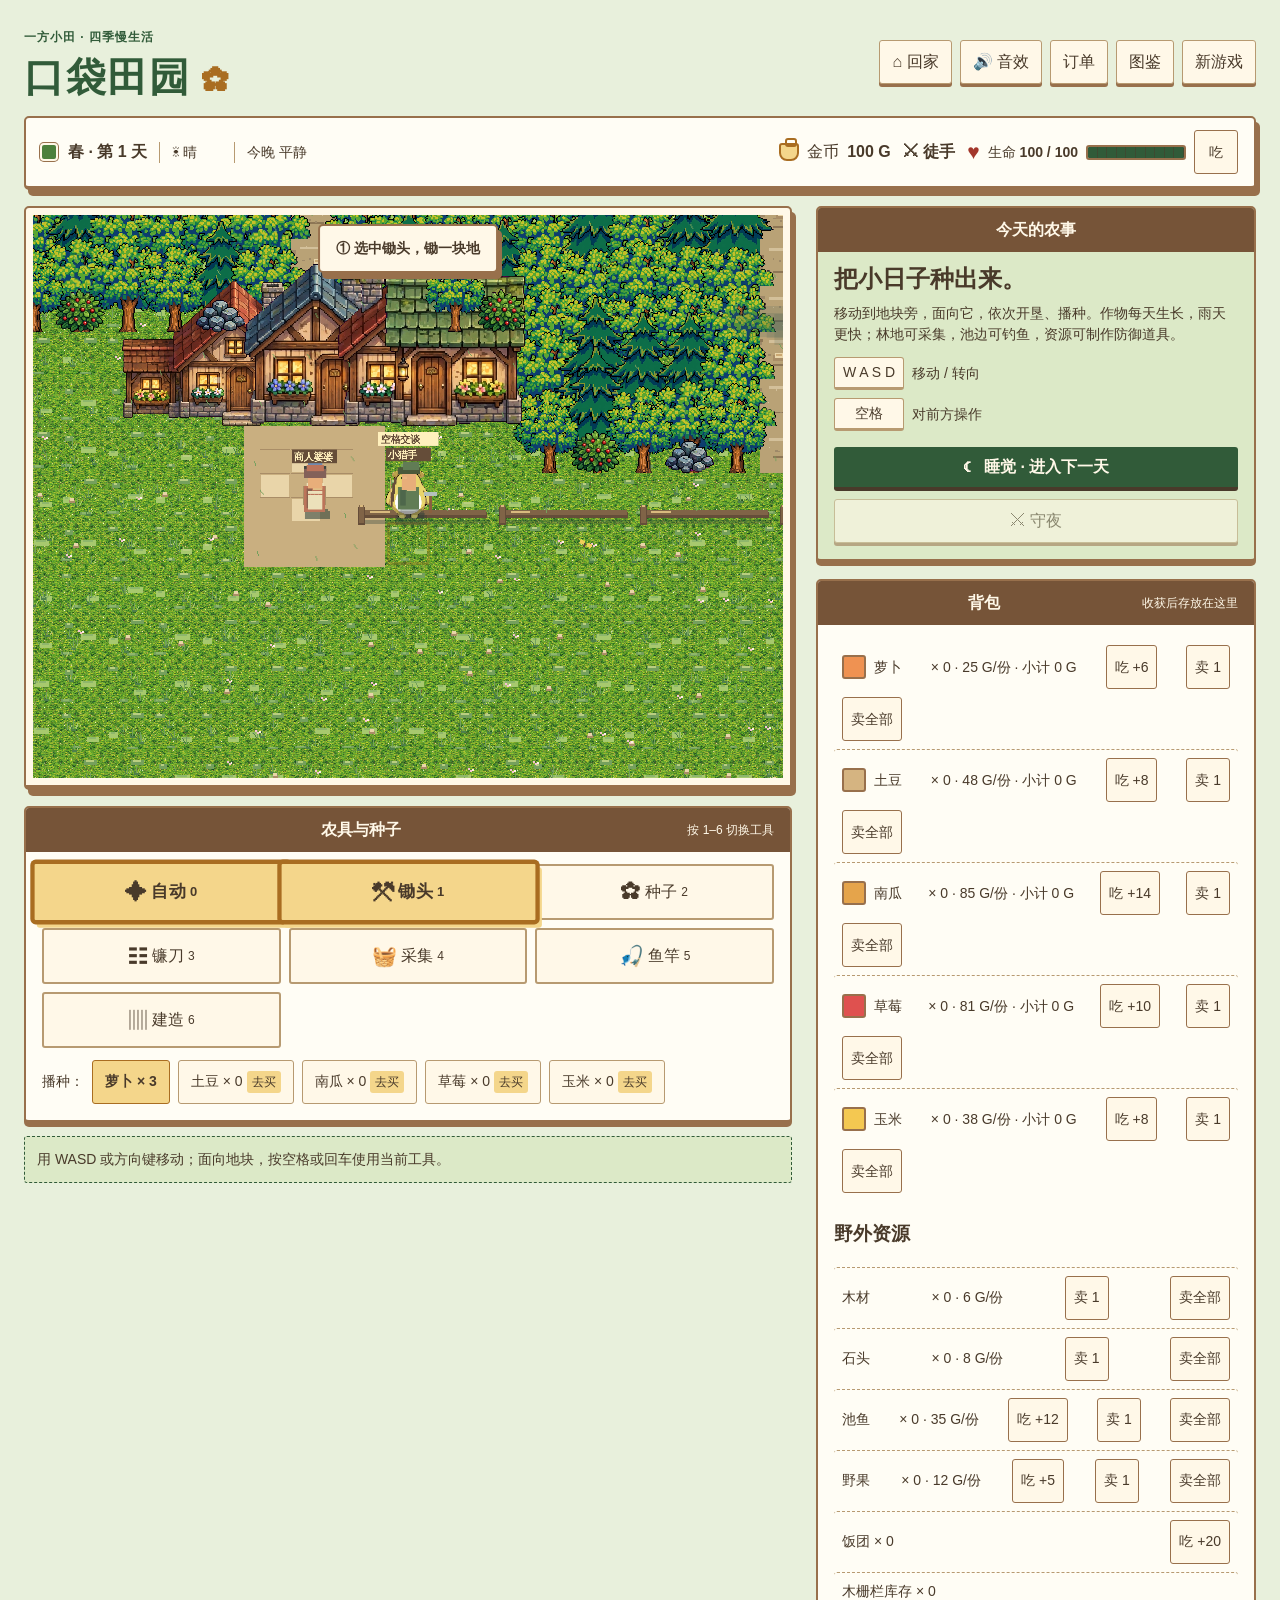
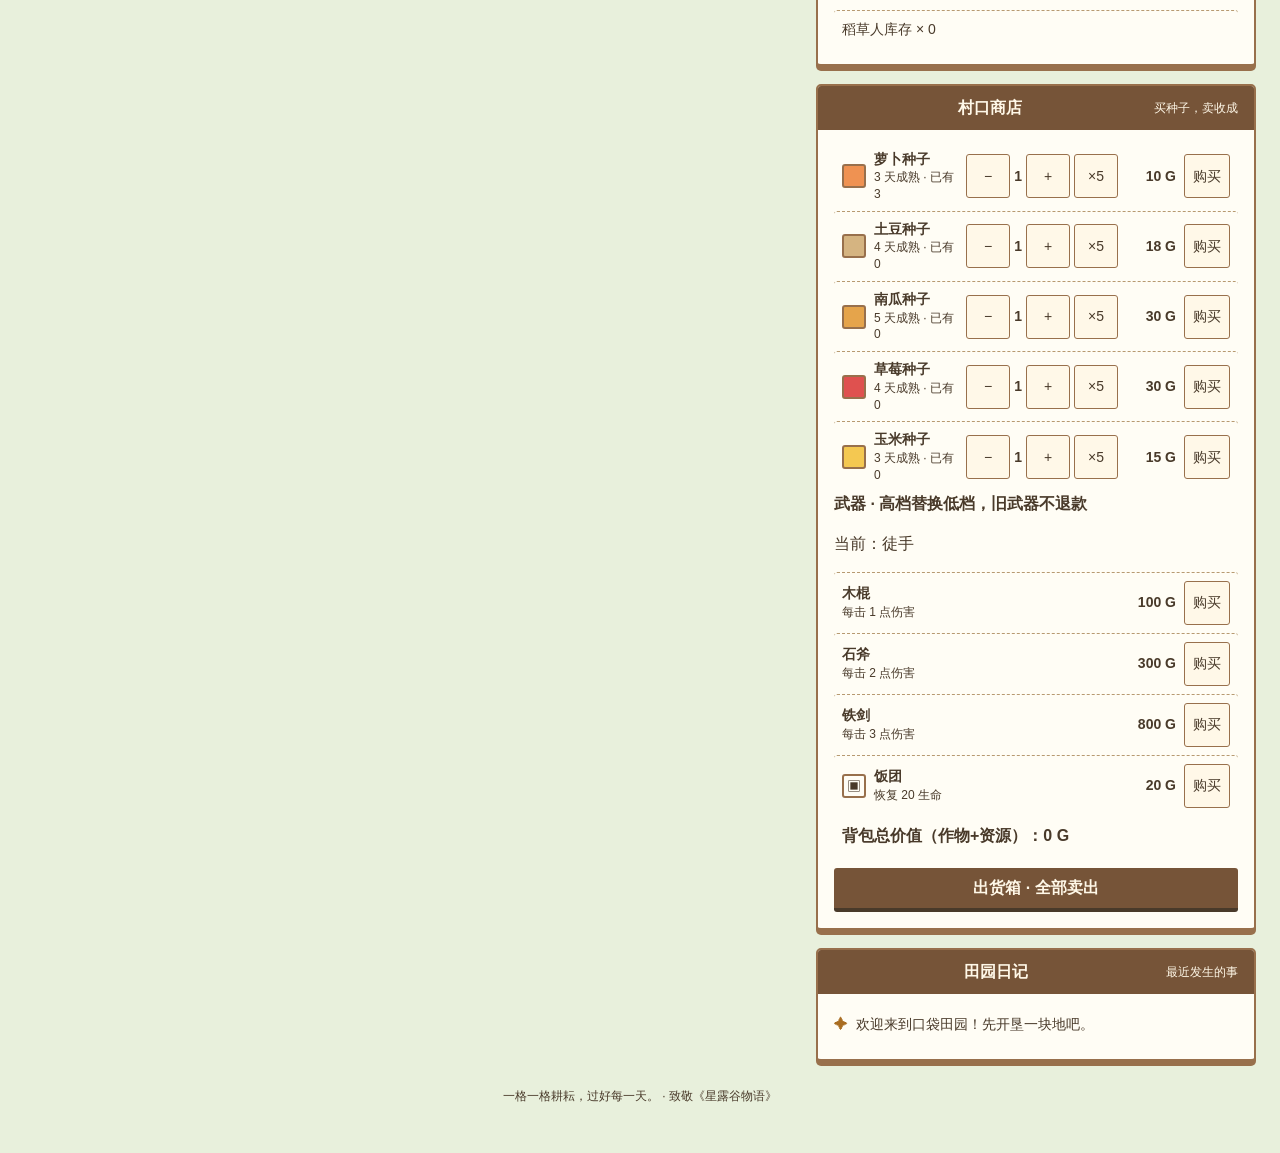
==== commit b475bd51: "round 17b: gifts, achievements, weather, save v9" ====
--- a/index.html
+++ b/index.html
@@ -54,7 +54,7 @@
   </div>
   <div id="home-confirm" class="confirm-bar" hidden>已到家门口 <button id="home-sleep" type="button">睡觉</button><button id="home-watch" type="button">守夜</button><button id="home-cancel" type="button">再逛逛</button></div><div id="sell-confirm" class="confirm-bar" hidden><span id="sell-confirm-text"></span><button id="sell-confirm-yes" type="button">确认卖出</button><button id="sell-confirm-no" type="button">取消</button></div><div id="season-banner" class="season-banner" role="status" aria-live="polite" hidden></div>
   <div id="toast-stack" class="toast-stack" role="status" aria-live="polite" aria-atomic="false"></div>
-  <div id="codex-panel" class="modal" hidden><div class="modal-card" role="dialog" aria-modal="true" aria-label="作物图鉴"><div class="modal-heading"><h2>图鉴与统计</h2><button id="close-codex" class="close-button" type="button" aria-label="关闭图鉴">×</button></div><div class="tabs"><button id="crop-tab" type="button">作物</button><button id="stats-tab" type="button">统计</button></div><div id="codex-list"></div><div id="stats-list" hidden></div></div></div>
+  <div id="codex-panel" class="modal" hidden><div class="modal-card" role="dialog" aria-modal="true" aria-label="作物图鉴"><div class="modal-heading"><h2>图鉴与统计</h2><button id="close-codex" class="close-button" type="button" aria-label="关闭图鉴">×</button></div><div class="tabs"><button id="crop-tab" type="button">作物</button><button id="stats-tab" type="button">统计</button><button id="achievements-tab" type="button">成就</button></div><div id="codex-list"></div><div id="stats-list" hidden></div><div id="achievements-list" hidden></div></div></div>
   <div id="orders-panel" class="modal" hidden><div class="modal-card" role="dialog" aria-modal="true" aria-label="订单板"><div class="modal-heading"><h2>今日订单</h2><button id="close-orders" class="close-button" type="button" aria-label="关闭订单板">×</button></div><div id="orders-list"></div></div></div>
   <div id="villager-panel" class="modal" hidden><div class="modal-card" role="dialog" aria-modal="true" aria-label="村民对话"><div class="modal-heading"><h2 id="villager-title"></h2><button id="close-villager" class="close-button" type="button" aria-label="关闭对话">×</button></div><div class="villager-dialogue"><canvas id="villager-portrait" width="48" height="48" aria-hidden="true"></canvas><p id="villager-line"></p></div><div id="villager-content"></div><h3>送一份礼物</h3><div id="villager-gifts"></div></div></div>
   <div id="game-over" class="modal" hidden><div class="modal-card game-over-card" role="dialog" aria-modal="true" aria-label="游戏结束"><h2>农夫倒下了</h2><p id="game-over-stats"></p><button id="restart" class="primary-button" type="button">重新开始</button></div></div>
--- a/style.css
+++ b/style.css
@@ -10,15 +10,15 @@
   --line:#b79a71;--surface:#fffdf5;--sky:#e8f0dc;--white:#fff;
   --spring:#4c803c;--summer:#a35d20;--autumn:#86571a;--winter:#286780;
   --space-1:4px;--space-2:8px;--space-3:12px;--space-4:16px;--space-5:24px;
-  --radius-sm:8px;--radius-md:12px;--radius-pill:999px;
-  --shadow-low:0 3px 0 var(--wood-light);--shadow-high:0 8px 24px #493a2a33;
-  --shadow-active:0 0 0 2px var(--wheat),0 5px 14px var(--wheat-light);--watch-glow:#485eac;
+  --radius-sm:3px;--radius-md:5px;--radius-pill:3px;
+  --shadow-low:0 3px 0 var(--wood-light);--shadow-high:4px 6px 0 var(--wood-light);
+  --shadow-active:0 0 0 2px var(--wheat),4px 5px 0 var(--wheat-light);--watch-glow:#485eac;
   --font-body:Verdana,"Microsoft YaHei",sans-serif;--font-display:Georgia,"Microsoft YaHei",serif;
   --text-xs:12px;--text-sm:14px;--text-md:16px;--text-lg:24px;
   --motion-panel:190ms;
 }
 *{box-sizing:border-box}
-body{margin:0;background:linear-gradient(145deg,var(--sky),var(--cream-deep));color:var(--wood-dark);font:var(--text-md)/1.5 var(--font-body)}
+body{margin:0;background:var(--sky);color:var(--wood-dark);font:var(--text-md)/1.5 var(--font-body)}
 button{font:inherit;cursor:pointer;color:inherit}
 button:focus-visible,[tabindex]:focus-visible{outline:3px solid var(--wheat);outline-offset:3px}
 .page{max-width:1390px;margin:auto;padding:var(--space-5)}
@@ -34,7 +34,7 @@
 .status-group{display:flex;align-items:center;flex-wrap:wrap;gap:var(--space-3);min-width:0}
 .status-group strong{font-size:var(--text-md);color:var(--wood-dark);white-space:nowrap}
 .status-day>span:not(.season-dot){padding-left:var(--space-3);border-left:1px solid var(--line);font-size:var(--text-sm);color:var(--wood-dark)}
-.season-dot{width:14px;height:14px;border-radius:50%;background:var(--spring);box-shadow:0 0 0 2px var(--cream),0 0 0 3px var(--wood-light)}
+.season-dot{width:14px;height:14px;border-radius:2px;background:var(--spring);box-shadow:0 0 0 2px var(--cream),0 0 0 3px var(--wood-light)}
 .season-dot[data-season="夏"]{background:var(--summer)}.season-dot[data-season="秋"]{background:var(--autumn)}.season-dot[data-season="冬"]{background:var(--winter)}
 .gold-item{display:flex;align-items:center;gap:var(--space-2);white-space:nowrap}
 .coin-icon{width:20px;height:18px;border:2px solid var(--wheat);border-radius:3px 3px 8px 8px;position:relative;background:var(--wheat-light)}
@@ -50,11 +50,11 @@
 @keyframes health-pulse{50%{opacity:.5}}
 .main-grid{display:grid;grid-template-columns:minmax(0,768px) minmax(275px,1fr);gap:var(--space-5);align-items:start}
 .scene-frame{position:relative;padding:7px;background:var(--cream);border:2px solid var(--wood-light);border-bottom-width:5px;border-radius:var(--radius-md);box-shadow:var(--shadow-high);line-height:0;touch-action:none}
-.scene-frame canvas{display:block;width:100%;height:auto;image-rendering:auto;border-radius:4px;touch-action:none}
+.scene-frame canvas{display:block;width:100%;height:auto;image-rendering:pixelated;border-radius:0;touch-action:none}
 .tutorial-bubble{position:absolute;top:var(--space-4);left:50%;transform:translateX(-50%);width:max-content;max-width:85%;padding:var(--space-3) var(--space-4);border:2px solid var(--wood-light);border-radius:var(--radius-md);background:var(--cream);box-shadow:var(--shadow-high);line-height:1.5;text-align:center;font-size:var(--text-sm);font-weight:bold;pointer-events:none}
 [hidden]{display:none!important}
 .tool-panel,.side-card{background:var(--surface);border:2px solid var(--wood-light);border-bottom-width:4px;border-radius:var(--radius-md);padding:var(--space-4);margin-top:var(--space-4);box-shadow:var(--shadow-low)}
-.panel-heading{display:flex;justify-content:space-between;align-items:center;gap:var(--space-2);margin:-16px -16px 12px;padding:var(--space-2) var(--space-4);background:var(--wood-mid);border-radius:9px 9px 0 0;min-height:44px}
+.panel-heading{display:flex;justify-content:space-between;align-items:center;gap:var(--space-2);margin:-16px -16px 12px;padding:var(--space-2) var(--space-4);background:var(--wood-mid);border-radius:3px 3px 0 0;min-height:44px}
 .panel-heading h2{flex:1;text-align:center;color:var(--cream);font-size:var(--text-md)}
 .panel-heading span{font-size:var(--text-xs);color:var(--cream)}
 .tools{display:grid;grid-template-columns:repeat(3,1fr);gap:var(--space-2)}
@@ -106,12 +106,12 @@
 .use-progress{position:absolute;inset:5px;border-radius:50%;background:conic-gradient(var(--wheat) var(--use-progress),transparent var(--use-progress));mask:radial-gradient(transparent 58%,var(--wood-dark) 60%);pointer-events:none}
 .modal{position:fixed;inset:0;z-index:10;background:color-mix(in srgb,var(--wood-dark) 67%,transparent);display:grid;place-items:center;padding:var(--space-4)}
 .modal-card{width:min(590px,100%);max-height:90vh;overflow:auto;background:var(--surface);border:3px solid var(--wood-light);border-radius:var(--radius-md);padding:var(--space-4);box-shadow:var(--shadow-high)}
-.modal-heading{position:relative;display:flex;align-items:center;justify-content:center;min-height:48px;margin:-16px -16px 12px;background:var(--wood-mid);border-radius:8px 8px 0 0}
+.modal-heading{position:relative;display:flex;align-items:center;justify-content:center;min-height:48px;margin:-16px -16px 12px;background:var(--wood-mid);border-radius:3px 3px 0 0}
 .modal-heading h2{color:var(--cream);text-align:center}
-.close-button{position:absolute;right:var(--space-2);top:6px;width:36px;height:36px;border:2px solid var(--cream);border-radius:50%;background:var(--wood-dark);color:var(--cream);font-size:24px;line-height:1}
+.close-button{position:absolute;right:var(--space-2);top:6px;width:36px;height:36px;border:2px solid var(--cream);border-radius:3px;background:var(--wood-dark);color:var(--cream);font-size:24px;line-height:1}
 .modal-card p{font-size:var(--text-sm)}
 .codex-row,.order-row{display:grid;grid-template-columns:52px 1fr;align-items:center;gap:var(--space-3);border-top:1px dashed var(--line);padding:var(--space-2) 0;font-size:var(--text-sm)}
-.codex-row canvas{width:48px;height:48px;image-rendering:auto}
+.codex-row canvas{width:48px;height:48px;image-rendering:pixelated}
 .codex-row strong{display:block;font-size:var(--text-md)}
 .order-row{display:flex;justify-content:space-between}
 .tabs{display:flex;gap:var(--space-2);margin:var(--space-3) 0}
@@ -160,4 +160,5 @@
 .villager-dialogue{display:flex;align-items:center;gap:var(--space-12);min-height:56px}.villager-dialogue p{margin:0}.villager-dialogue canvas{width:48px;height:48px;flex:0 0 48px;border:2px solid var(--wood-light);border-radius:var(--radius-sm);background:var(--cream);image-rendering:pixelated}
 
 .health-item>span:first-child{color:var(--danger);font-size:21px}.health-item>button{min-width:44px;min-height:44px;border:1px solid var(--wood-light);border-radius:var(--radius-sm);background:var(--cream)}
+.achievement{display:flex;justify-content:space-between;gap:var(--space-3);padding:var(--space-2);border-bottom:1px solid var(--line)}.achievement.locked{color:var(--wood-light);opacity:.65}.achievement.unlocked strong{color:var(--grass)}
 @media(prefers-reduced-motion:reduce){.low-health .health-track div{animation:none}}
